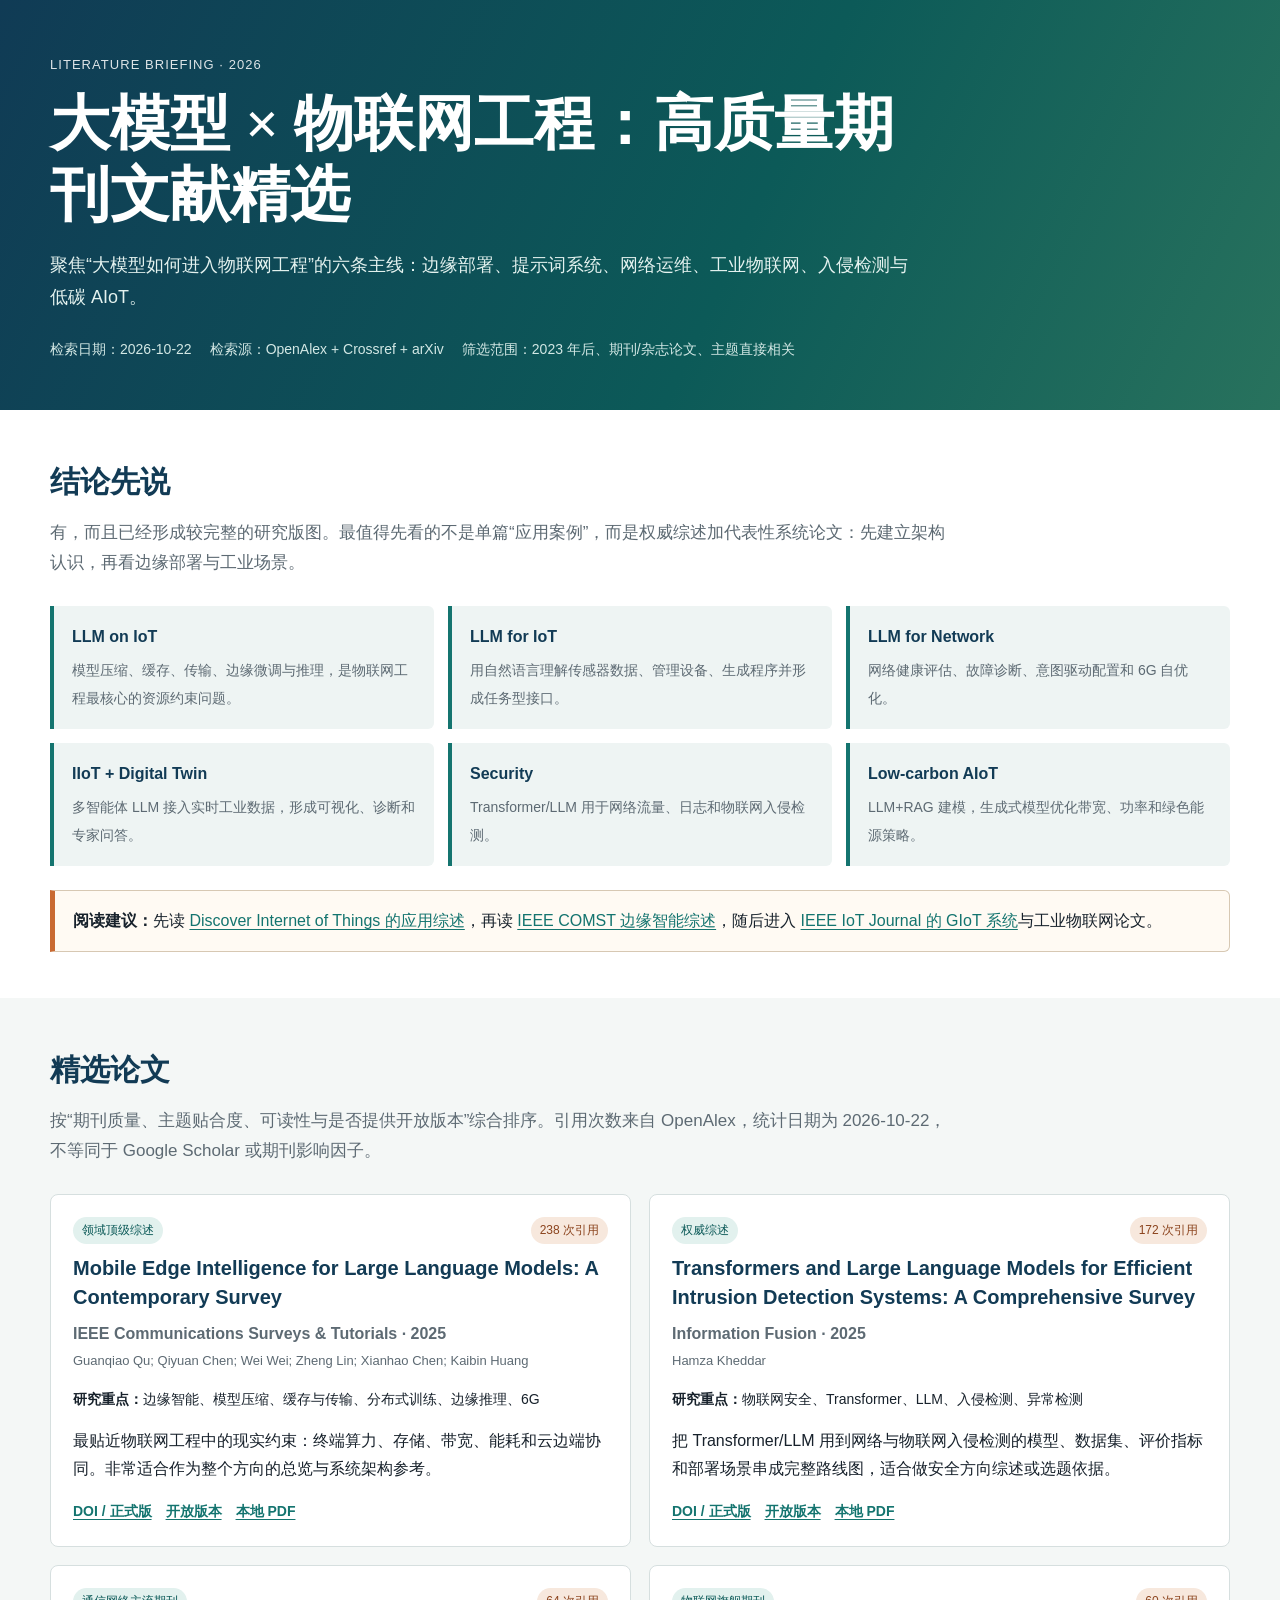
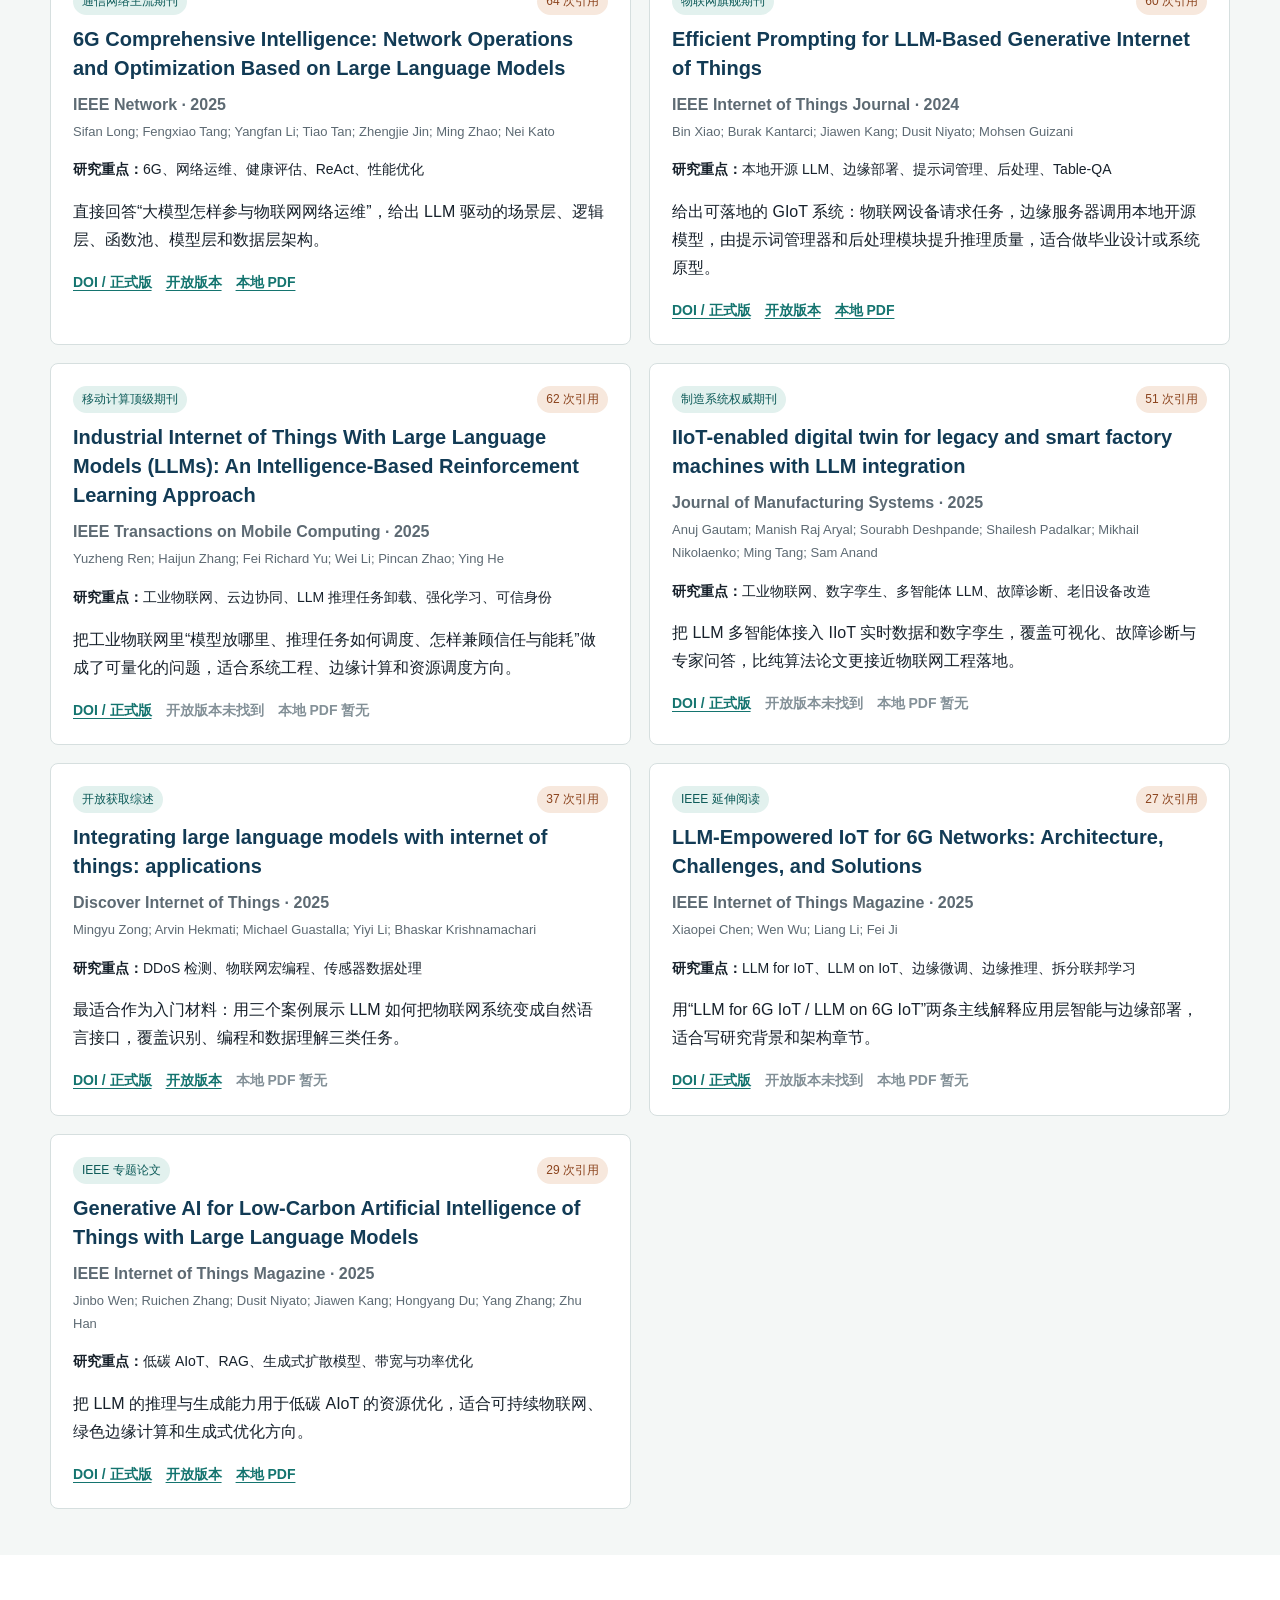
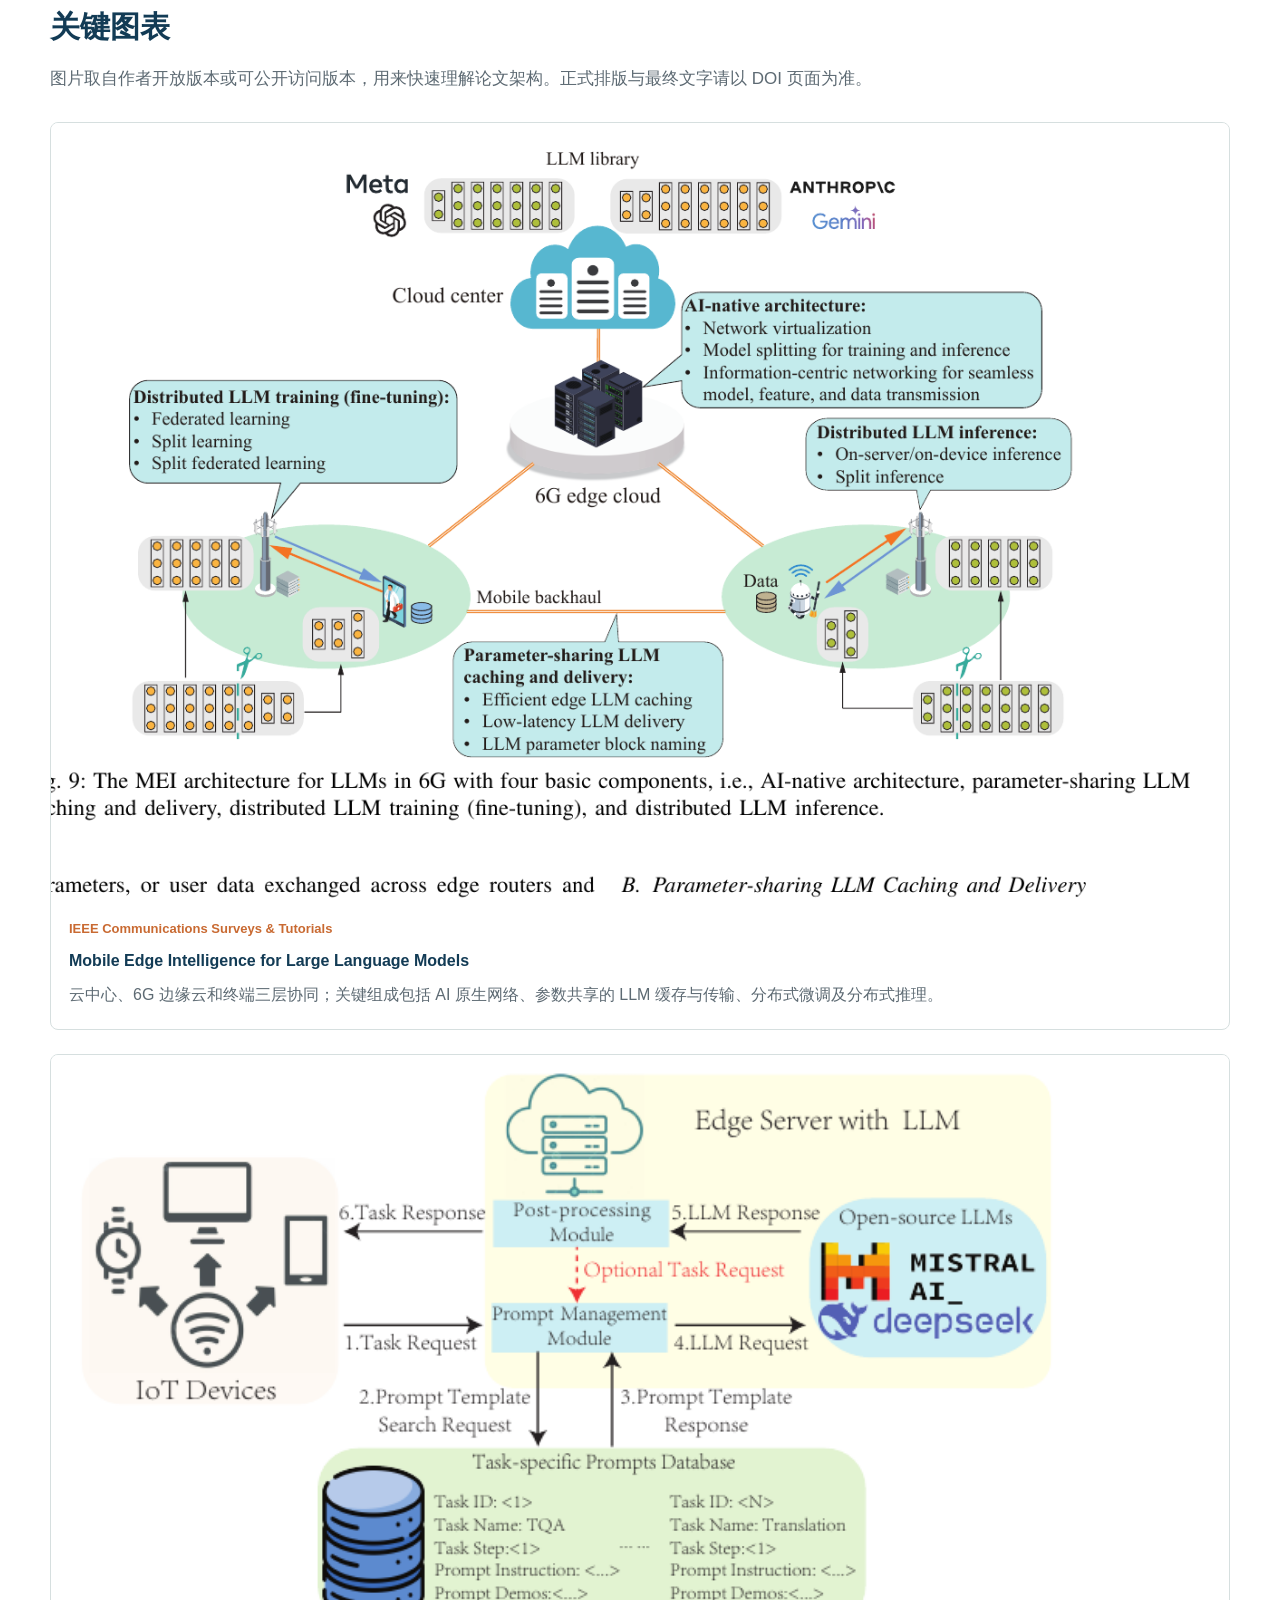
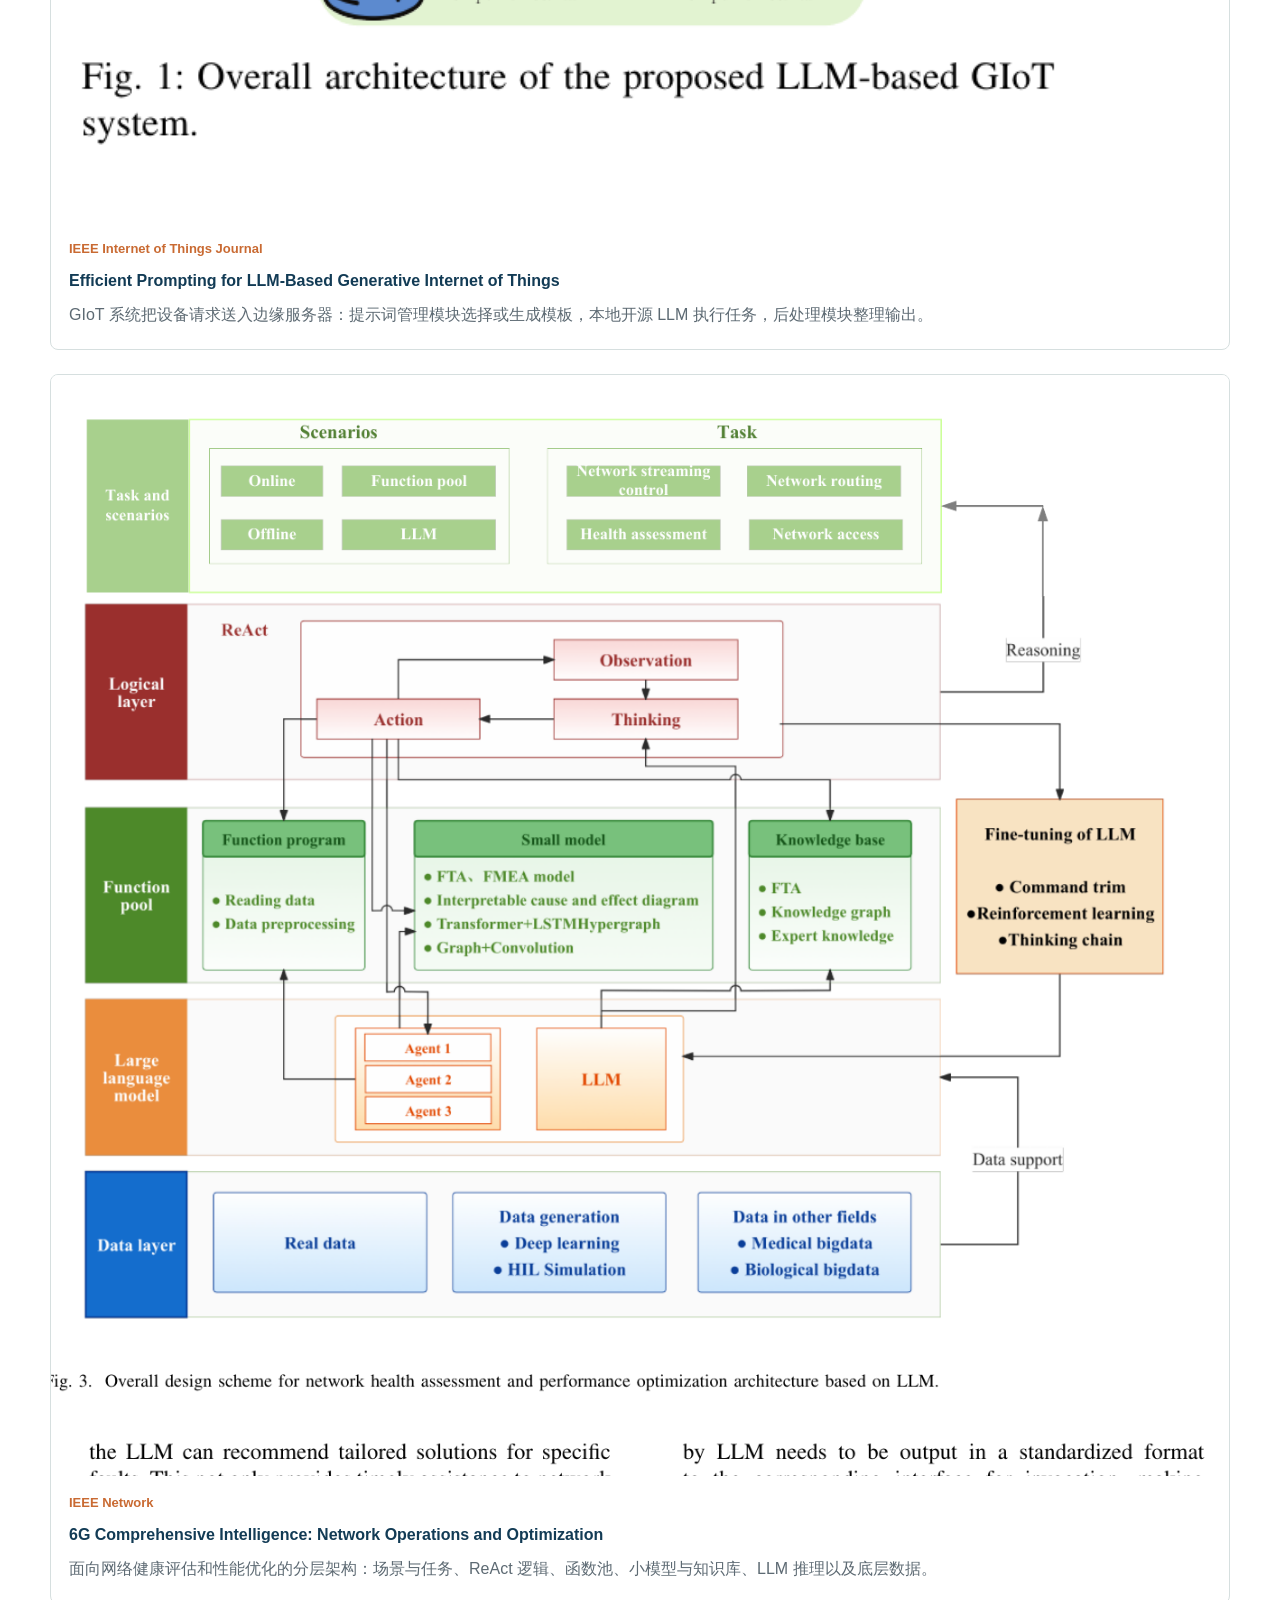
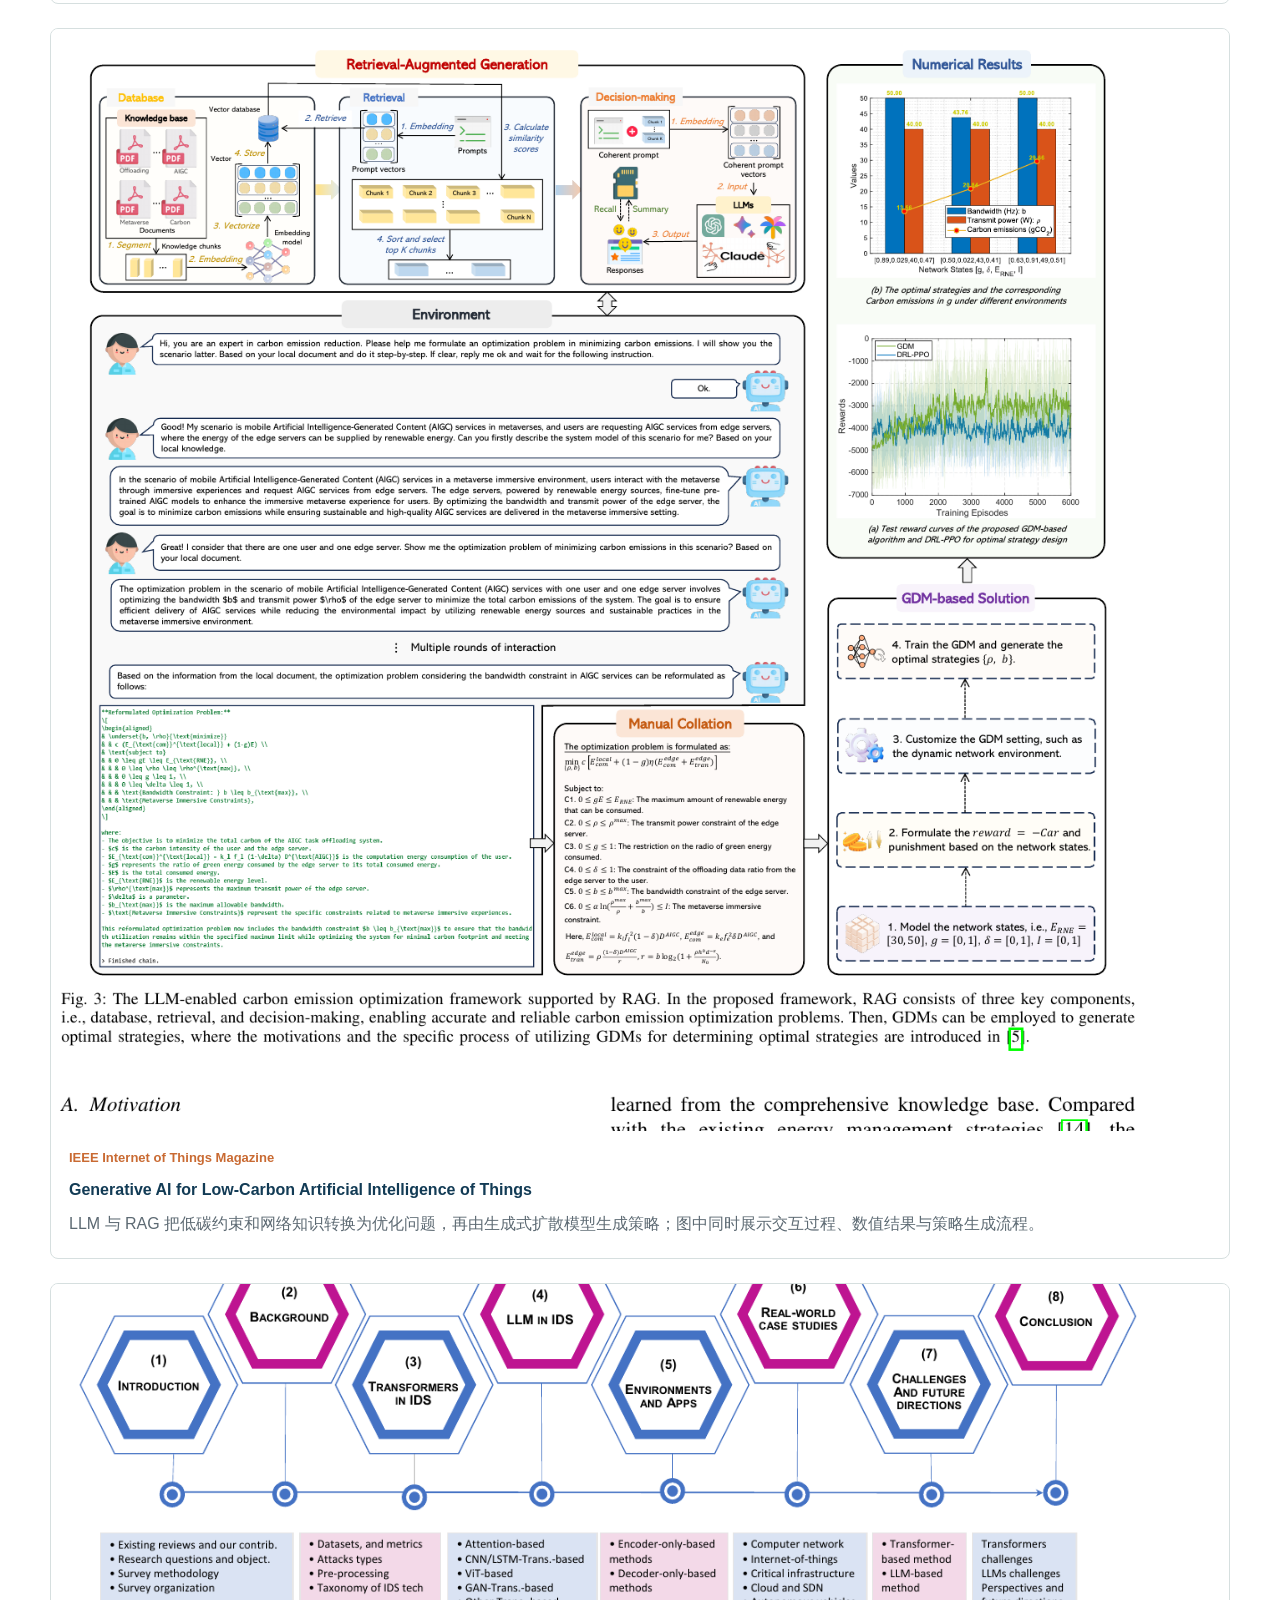
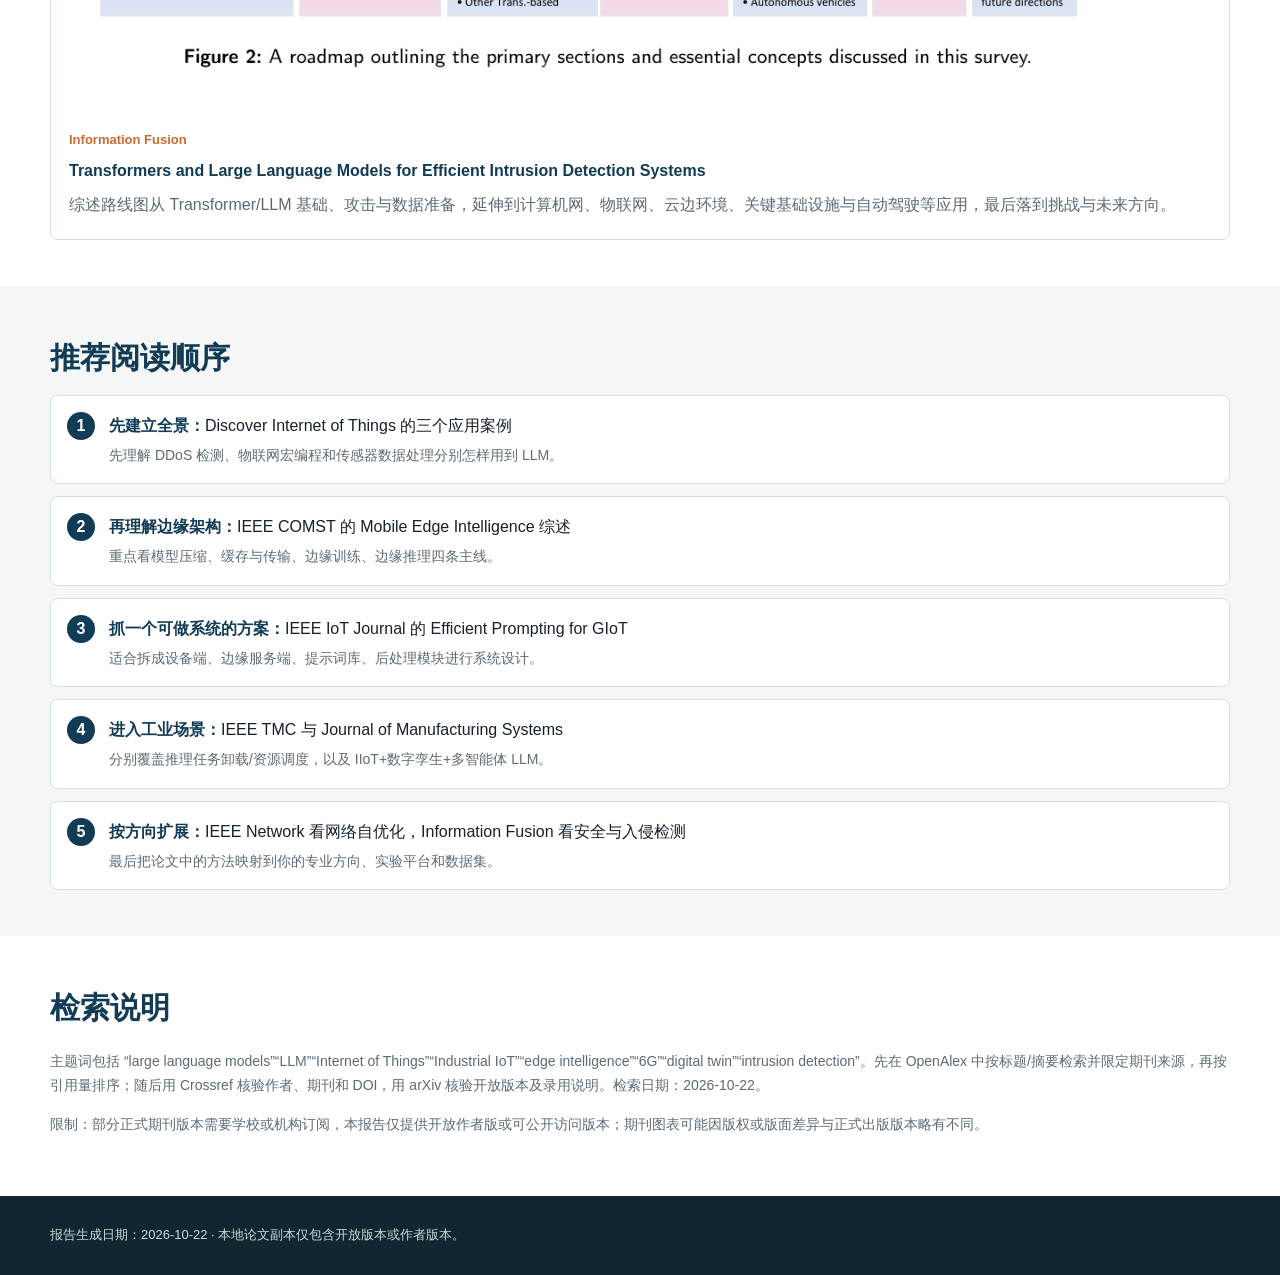
==== index.html @ 7482f77e "Add LLM and IoT literature report" ====
<!doctype html>
<html lang="zh-CN">
<head>
  <meta charset="utf-8">
  <meta name="viewport" content="width=device-width, initial-scale=1">
  <title>大模型 × 物联网工程：高质量期刊文献精选</title>
  <style>
    :root {
      --ink: #17212b;
      --muted: #5d6a73;
      --navy: #123b55;
      --teal: #14746f;
      --orange: #c96a32;
      --paper: #ffffff;
      --wash: #eef4f3;
      --line: #d6dfdf;
    }
    * { box-sizing: border-box; }
    body {
      margin: 0;
      color: var(--ink);
      background: #f4f7f6;
      font-family: "Microsoft YaHei", "PingFang SC", "Segoe UI", sans-serif;
      line-height: 1.75;
    }
    a { color: var(--teal); text-decoration-thickness: 1px; text-underline-offset: 3px; }
    .hero {
      background: linear-gradient(115deg, #103b55 0%, #0c5a58 58%, #28725d 100%);
      color: white;
      padding: 54px 24px 48px;
    }
    .hero-inner, .section-inner { width: min(1180px, calc(100% - 40px)); margin: 0 auto; }
    .eyebrow { margin: 0 0 12px; font-size: 13px; letter-spacing: .08em; text-transform: uppercase; opacity: .86; }
    h1 { margin: 0; max-width: 900px; font-family: Georgia, "Noto Serif SC", serif; font-size: clamp(34px, 5vw, 60px); line-height: 1.18; }
    .dek { max-width: 860px; margin: 20px 0 0; font-size: 18px; color: #e4f2ef; }
    .meta-strip { display: flex; flex-wrap: wrap; gap: 10px 18px; margin-top: 24px; font-size: 14px; color: #d3e8e5; }
    .section { padding: 46px 0; }
    .section.white { background: var(--paper); }
    h2 { margin: 0 0 10px; font-family: Georgia, "Noto Serif SC", serif; font-size: 30px; color: var(--navy); }
    .lede { margin: 0 0 28px; max-width: 900px; color: var(--muted); font-size: 17px; }
    .map {
      display: grid;
      grid-template-columns: repeat(3, minmax(0, 1fr));
      gap: 14px;
    }
    .map-item { background: var(--wash); border-left: 4px solid var(--teal); padding: 17px 18px; border-radius: 0 6px 6px 0; }
    .map-item b { display: block; color: var(--navy); margin-bottom: 5px; }
    .map-item span { color: var(--muted); font-size: 14px; }
    .notice {
      border: 1px solid #d7c8b3;
      border-left: 5px solid var(--orange);
      background: #fffaf3;
      padding: 16px 18px;
      margin: 24px 0 0;
      border-radius: 0 6px 6px 0;
    }
    .papers {
      display: grid;
      grid-template-columns: repeat(2, minmax(0, 1fr));
      gap: 18px;
    }
    .paper-card {
      background: var(--paper);
      border: 1px solid var(--line);
      border-radius: 8px;
      padding: 22px;
    }
    .paper-card h3 { margin: 10px 0 8px; font-size: 20px; line-height: 1.45; color: var(--navy); }
    .paper-top { display: flex; justify-content: space-between; gap: 12px; align-items: center; }
    .tier, .citations { font-size: 12px; border-radius: 999px; padding: 3px 9px; white-space: nowrap; }
    .tier { background: #e2f1ee; color: #0c5a58; }
    .citations { background: #f7e8dd; color: #8b431d; }
    .meta { margin: 0; color: var(--muted); font-weight: 600; }
    .authors { margin: 2px 0 14px; color: var(--muted); font-size: 13px; }
    .focus { font-size: 14px; }
    .links { display: flex; flex-wrap: wrap; gap: 8px 14px; margin-top: 16px; font-size: 14px; font-weight: 700; }
    .muted { color: #849198; }
    .figures { display: grid; gap: 24px; }
    .figure-card { margin: 0; background: var(--paper); border: 1px solid var(--line); border-radius: 8px; overflow: hidden; }
    .figure-card img { display: block; width: 100%; height: auto; background: white; }
    figcaption { padding: 16px 18px 20px; display: grid; gap: 6px; }
    .figure-source { color: var(--orange); font-size: 13px; font-weight: 700; }
    figcaption strong { color: var(--navy); }
    figcaption span:last-child { color: var(--muted); }
    .reading-path { display: grid; gap: 12px; counter-reset: step; }
    .step { position: relative; background: var(--paper); border: 1px solid var(--line); border-radius: 8px; padding: 16px 18px 16px 58px; }
    .step::before {
      counter-increment: step;
      content: counter(step);
      position: absolute;
      left: 16px;
      top: 16px;
      width: 28px;
      height: 28px;
      border-radius: 50%;
      display: grid;
      place-items: center;
      background: var(--navy);
      color: white;
      font-weight: 700;
    }
    .step b { color: var(--navy); }
    .step span { display: block; color: var(--muted); font-size: 14px; margin-top: 3px; }
    .search-note { color: var(--muted); font-size: 14px; }
    footer { background: #112630; color: #c9d8dc; padding: 28px 24px; font-size: 13px; }
    footer div { width: min(1180px, calc(100% - 40px)); margin: 0 auto; }
    @media (max-width: 820px) {
      .papers, .map { grid-template-columns: 1fr; }
      .hero { padding-top: 38px; }
      .dek { font-size: 16px; }
    }
  </style>
</head>
<body>
  <header class="hero">
    <div class="hero-inner">
      <p class="eyebrow">Literature briefing · 2026</p>
      <h1>大模型 × 物联网工程：高质量期刊文献精选</h1>
      <p class="dek">聚焦“大模型如何进入物联网工程”的六条主线：边缘部署、提示词系统、网络运维、工业物联网、入侵检测与低碳 AIoT。</p>
      <div class="meta-strip">
        <span>检索日期：2026-10-22</span>
        <span>检索源：OpenAlex + Crossref + arXiv</span>
        <span>筛选范围：2023 年后、期刊/杂志论文、主题直接相关</span>
      </div>
    </div>
  </header>

  <section class="section white">
    <div class="section-inner">
      <h2>结论先说</h2>
      <p class="lede">有，而且已经形成较完整的研究版图。最值得先看的不是单篇“应用案例”，而是权威综述加代表性系统论文：先建立架构认识，再看边缘部署与工业场景。</p>
      <div class="map">
        <div class="map-item"><b>LLM on IoT</b><span>模型压缩、缓存、传输、边缘微调与推理，是物联网工程最核心的资源约束问题。</span></div>
        <div class="map-item"><b>LLM for IoT</b><span>用自然语言理解传感器数据、管理设备、生成程序并形成任务型接口。</span></div>
        <div class="map-item"><b>LLM for Network</b><span>网络健康评估、故障诊断、意图驱动配置和 6G 自优化。</span></div>
        <div class="map-item"><b>IIoT + Digital Twin</b><span>多智能体 LLM 接入实时工业数据，形成可视化、诊断和专家问答。</span></div>
        <div class="map-item"><b>Security</b><span>Transformer/LLM 用于网络流量、日志和物联网入侵检测。</span></div>
        <div class="map-item"><b>Low-carbon AIoT</b><span>LLM+RAG 建模，生成式模型优化带宽、功率和绿色能源策略。</span></div>
      </div>
      <div class="notice"><b>阅读建议：</b>先读 <a href="#discover">Discover Internet of Things 的应用综述</a>，再读 <a href="#comst">IEEE COMST 边缘智能综述</a>，随后进入 <a href="#jiot">IEEE IoT Journal 的 GIoT 系统</a>与工业物联网论文。</div>
    </div>
  </section>

  <section class="section">
    <div class="section-inner">
      <h2>精选论文</h2>
      <p class="lede">按“期刊质量、主题贴合度、可读性与是否提供开放版本”综合排序。引用次数来自 OpenAlex，统计日期为 2026-10-22，不等同于 Google Scholar 或期刊影响因子。</p>
      <div class="papers">
    <article class="paper-card" id="comst">
      <div class="paper-top">
        <span class="tier">领域顶级综述</span>
        <span class="citations">238 次引用</span>
      </div>
      <h3>Mobile Edge Intelligence for Large Language Models: A Contemporary Survey</h3>
      <p class="meta">IEEE Communications Surveys &amp; Tutorials · 2025</p>
      <p class="authors">Guanqiao Qu; Qiyuan Chen; Wei Wei; Zheng Lin; Xianhao Chen; Kaibin Huang</p>
      <p class="focus"><b>研究重点：</b>边缘智能、模型压缩、缓存与传输、分布式训练、边缘推理、6G</p>
      <p>最贴近物联网工程中的现实约束：终端算力、存储、带宽、能耗和云边端协同。非常适合作为整个方向的总览与系统架构参考。</p>
      <div class="links">
        <a href="https://doi.org/10.1109/comst.2025.3527641">DOI / 正式版</a>
        <a href="https://arxiv.org/abs/2407.18921">开放版本</a>
        <a href="ieee_comst_mobile_edge_llm_survey.pdf">本地 PDF</a>
      </div>
    </article>
    

    <article class="paper-card" id="inffus">
      <div class="paper-top">
        <span class="tier">权威综述</span>
        <span class="citations">172 次引用</span>
      </div>
      <h3>Transformers and Large Language Models for Efficient Intrusion Detection Systems: A Comprehensive Survey</h3>
      <p class="meta">Information Fusion · 2025</p>
      <p class="authors">Hamza Kheddar</p>
      <p class="focus"><b>研究重点：</b>物联网安全、Transformer、LLM、入侵检测、异常检测</p>
      <p>把 Transformer/LLM 用到网络与物联网入侵检测的模型、数据集、评价指标和部署场景串成完整路线图，适合做安全方向综述或选题依据。</p>
      <div class="links">
        <a href="https://doi.org/10.1016/j.inffus.2025.103347">DOI / 正式版</a>
        <a href="https://arxiv.org/abs/2408.07583">开放版本</a>
        <a href="information_fusion_llm_ids_survey.pdf">本地 PDF</a>
      </div>
    </article>
    

    <article class="paper-card" id="mnet">
      <div class="paper-top">
        <span class="tier">通信网络主流期刊</span>
        <span class="citations">64 次引用</span>
      </div>
      <h3>6G Comprehensive Intelligence: Network Operations and Optimization Based on Large Language Models</h3>
      <p class="meta">IEEE Network · 2025</p>
      <p class="authors">Sifan Long; Fengxiao Tang; Yangfan Li; Tiao Tan; Zhengjie Jin; Ming Zhao; Nei Kato</p>
      <p class="focus"><b>研究重点：</b>6G、网络运维、健康评估、ReAct、性能优化</p>
      <p>直接回答“大模型怎样参与物联网网络运维”，给出 LLM 驱动的场景层、逻辑层、函数池、模型层和数据层架构。</p>
      <div class="links">
        <a href="https://doi.org/10.1109/mnet.2024.3470774">DOI / 正式版</a>
        <a href="https://arxiv.org/abs/2404.18373">开放版本</a>
        <a href="ieee_network_6g_llm_operations.pdf">本地 PDF</a>
      </div>
    </article>
    

    <article class="paper-card" id="jiot">
      <div class="paper-top">
        <span class="tier">物联网旗舰期刊</span>
        <span class="citations">60 次引用</span>
      </div>
      <h3>Efficient Prompting for LLM-Based Generative Internet of Things</h3>
      <p class="meta">IEEE Internet of Things Journal · 2024</p>
      <p class="authors">Bin Xiao; Burak Kantarci; Jiawen Kang; Dusit Niyato; Mohsen Guizani</p>
      <p class="focus"><b>研究重点：</b>本地开源 LLM、边缘部署、提示词管理、后处理、Table-QA</p>
      <p>给出可落地的 GIoT 系统：物联网设备请求任务，边缘服务器调用本地开源模型，由提示词管理器和后处理模块提升推理质量，适合做毕业设计或系统原型。</p>
      <div class="links">
        <a href="https://doi.org/10.1109/jiot.2024.3470210">DOI / 正式版</a>
        <a href="https://arxiv.org/abs/2406.10382">开放版本</a>
        <a href="ieee_iotj_efficient_prompting_giot.pdf">本地 PDF</a>
      </div>
    </article>
    

    <article class="paper-card" id="tmc">
      <div class="paper-top">
        <span class="tier">移动计算顶级期刊</span>
        <span class="citations">62 次引用</span>
      </div>
      <h3>Industrial Internet of Things With Large Language Models (LLMs): An Intelligence-Based Reinforcement Learning Approach</h3>
      <p class="meta">IEEE Transactions on Mobile Computing · 2025</p>
      <p class="authors">Yuzheng Ren; Haijun Zhang; Fei Richard Yu; Wei Li; Pincan Zhao; Ying He</p>
      <p class="focus"><b>研究重点：</b>工业物联网、云边协同、LLM 推理任务卸载、强化学习、可信身份</p>
      <p>把工业物联网里“模型放哪里、推理任务如何调度、怎样兼顾信任与能耗”做成了可量化的问题，适合系统工程、边缘计算和资源调度方向。</p>
      <div class="links">
        <a href="https://doi.org/10.1109/tmc.2024.3522130">DOI / 正式版</a>
        <span class="muted">开放版本未找到</span>
        <span class="muted">本地 PDF 暂无</span>
      </div>
    </article>
    

    <article class="paper-card" id="jms">
      <div class="paper-top">
        <span class="tier">制造系统权威期刊</span>
        <span class="citations">51 次引用</span>
      </div>
      <h3>IIoT-enabled digital twin for legacy and smart factory machines with LLM integration</h3>
      <p class="meta">Journal of Manufacturing Systems · 2025</p>
      <p class="authors">Anuj Gautam; Manish Raj Aryal; Sourabh Deshpande; Shailesh Padalkar; Mikhail Nikolaenko; Ming Tang; Sam Anand</p>
      <p class="focus"><b>研究重点：</b>工业物联网、数字孪生、多智能体 LLM、故障诊断、老旧设备改造</p>
      <p>把 LLM 多智能体接入 IIoT 实时数据和数字孪生，覆盖可视化、故障诊断与专家问答，比纯算法论文更接近物联网工程落地。</p>
      <div class="links">
        <a href="https://doi.org/10.1016/j.jmsy.2025.03.022">DOI / 正式版</a>
        <span class="muted">开放版本未找到</span>
        <span class="muted">本地 PDF 暂无</span>
      </div>
    </article>
    

    <article class="paper-card" id="discover">
      <div class="paper-top">
        <span class="tier">开放获取综述</span>
        <span class="citations">37 次引用</span>
      </div>
      <h3>Integrating large language models with internet of things: applications</h3>
      <p class="meta">Discover Internet of Things · 2025</p>
      <p class="authors">Mingyu Zong; Arvin Hekmati; Michael Guastalla; Yiyi Li; Bhaskar Krishnamachari</p>
      <p class="focus"><b>研究重点：</b>DDoS 检测、物联网宏编程、传感器数据处理</p>
      <p>最适合作为入门材料：用三个案例展示 LLM 如何把物联网系统变成自然语言接口，覆盖识别、编程和数据理解三类任务。</p>
      <div class="links">
        <a href="https://doi.org/10.1007/s43926-024-00083-4">DOI / 正式版</a>
        <a href="https://link.springer.com/article/10.1007/s43926-024-00083-4">开放版本</a>
        <span class="muted">本地 PDF 暂无</span>
      </div>
    </article>
    

    <article class="paper-card" id="iotm">
      <div class="paper-top">
        <span class="tier">IEEE 延伸阅读</span>
        <span class="citations">27 次引用</span>
      </div>
      <h3>LLM-Empowered IoT for 6G Networks: Architecture, Challenges, and Solutions</h3>
      <p class="meta">IEEE Internet of Things Magazine · 2025</p>
      <p class="authors">Xiaopei Chen; Wen Wu; Liang Li; Fei Ji</p>
      <p class="focus"><b>研究重点：</b>LLM for IoT、LLM on IoT、边缘微调、边缘推理、拆分联邦学习</p>
      <p>用“LLM for 6G IoT / LLM on 6G IoT”两条主线解释应用层智能与边缘部署，适合写研究背景和架构章节。</p>
      <div class="links">
        <a href="https://doi.org/10.1109/miot.2025.3582641">DOI / 正式版</a>
        <span class="muted">开放版本未找到</span>
        <span class="muted">本地 PDF 暂无</span>
      </div>
    </article>
    

    <article class="paper-card" id="low-carbon">
      <div class="paper-top">
        <span class="tier">IEEE 专题论文</span>
        <span class="citations">29 次引用</span>
      </div>
      <h3>Generative AI for Low-Carbon Artificial Intelligence of Things with Large Language Models</h3>
      <p class="meta">IEEE Internet of Things Magazine · 2025</p>
      <p class="authors">Jinbo Wen; Ruichen Zhang; Dusit Niyato; Jiawen Kang; Hongyang Du; Yang Zhang; Zhu Han</p>
      <p class="focus"><b>研究重点：</b>低碳 AIoT、RAG、生成式扩散模型、带宽与功率优化</p>
      <p>把 LLM 的推理与生成能力用于低碳 AIoT 的资源优化，适合可持续物联网、绿色边缘计算和生成式优化方向。</p>
      <div class="links">
        <a href="https://doi.org/10.1109/iotm.001.2400074">DOI / 正式版</a>
        <a href="https://arxiv.org/abs/2404.18077">开放版本</a>
        <a href="ieee_iotm_low_carbon_aiot.pdf">本地 PDF</a>
      </div>
    </article>
    </div>
    </div>
  </section>

  <section class="section white">
    <div class="section-inner">
      <h2>关键图表</h2>
      <p class="lede">图片取自作者开放版本或可公开访问版本，用来快速理解论文架构。正式排版与最终文字请以 DOI 页面为准。</p>
      <div class="figures">
    <figure class="figure-card">
      <img src="comst-edge-llm-architecture.png" alt="Mobile Edge Intelligence for Large Language Models 插图">
      <figcaption>
        <span class="figure-source">IEEE Communications Surveys &amp; Tutorials</span>
        <strong>Mobile Edge Intelligence for Large Language Models</strong>
        <span>云中心、6G 边缘云和终端三层协同；关键组成包括 AI 原生网络、参数共享的 LLM 缓存与传输、分布式微调及分布式推理。</span>
      </figcaption>
    </figure>
    

    <figure class="figure-card">
      <img src="jiot-giot-architecture.png" alt="Efficient Prompting for LLM-Based Generative Internet of Things 插图">
      <figcaption>
        <span class="figure-source">IEEE Internet of Things Journal</span>
        <strong>Efficient Prompting for LLM-Based Generative Internet of Things</strong>
        <span>GIoT 系统把设备请求送入边缘服务器：提示词管理模块选择或生成模板，本地开源 LLM 执行任务，后处理模块整理输出。</span>
      </figcaption>
    </figure>
    

    <figure class="figure-card">
      <img src="mnet-network-intelligence.png" alt="6G Comprehensive Intelligence: Network Operations and Optimization 插图">
      <figcaption>
        <span class="figure-source">IEEE Network</span>
        <strong>6G Comprehensive Intelligence: Network Operations and Optimization</strong>
        <span>面向网络健康评估和性能优化的分层架构：场景与任务、ReAct 逻辑、函数池、小模型与知识库、LLM 推理以及底层数据。</span>
      </figcaption>
    </figure>
    

    <figure class="figure-card">
      <img src="iotm-low-carbon-aiot.png" alt="Generative AI for Low-Carbon Artificial Intelligence of Things 插图">
      <figcaption>
        <span class="figure-source">IEEE Internet of Things Magazine</span>
        <strong>Generative AI for Low-Carbon Artificial Intelligence of Things</strong>
        <span>LLM 与 RAG 把低碳约束和网络知识转换为优化问题，再由生成式扩散模型生成策略；图中同时展示交互过程、数值结果与策略生成流程。</span>
      </figcaption>
    </figure>
    

    <figure class="figure-card">
      <img src="inffus-roadmap.png" alt="Transformers and Large Language Models for Efficient Intrusion Detection Systems 插图">
      <figcaption>
        <span class="figure-source">Information Fusion</span>
        <strong>Transformers and Large Language Models for Efficient Intrusion Detection Systems</strong>
        <span>综述路线图从 Transformer/LLM 基础、攻击与数据准备，延伸到计算机网、物联网、云边环境、关键基础设施与自动驾驶等应用，最后落到挑战与未来方向。</span>
      </figcaption>
    </figure>
    </div>
    </div>
  </section>

  <section class="section">
    <div class="section-inner">
      <h2>推荐阅读顺序</h2>
      <div class="reading-path">
        <div class="step"><b>先建立全景：</b>Discover Internet of Things 的三个应用案例<span>先理解 DDoS 检测、物联网宏编程和传感器数据处理分别怎样用到 LLM。</span></div>
        <div class="step"><b>再理解边缘架构：</b>IEEE COMST 的 Mobile Edge Intelligence 综述<span>重点看模型压缩、缓存与传输、边缘训练、边缘推理四条主线。</span></div>
        <div class="step"><b>抓一个可做系统的方案：</b>IEEE IoT Journal 的 Efficient Prompting for GIoT<span>适合拆成设备端、边缘服务端、提示词库、后处理模块进行系统设计。</span></div>
        <div class="step"><b>进入工业场景：</b>IEEE TMC 与 Journal of Manufacturing Systems<span>分别覆盖推理任务卸载/资源调度，以及 IIoT+数字孪生+多智能体 LLM。</span></div>
        <div class="step"><b>按方向扩展：</b>IEEE Network 看网络自优化，Information Fusion 看安全与入侵检测<span>最后把论文中的方法映射到你的专业方向、实验平台和数据集。</span></div>
      </div>
    </div>
  </section>

  <section class="section white">
    <div class="section-inner">
      <h2>检索说明</h2>
      <p class="search-note">主题词包括 “large language models”“LLM”“Internet of Things”“Industrial IoT”“edge intelligence”“6G”“digital twin”“intrusion detection”。先在 OpenAlex 中按标题/摘要检索并限定期刊来源，再按引用量排序；随后用 Crossref 核验作者、期刊和 DOI，用 arXiv 核验开放版本及录用说明。检索日期：2026-10-22。</p>
      <p class="search-note">限制：部分正式期刊版本需要学校或机构订阅，本报告仅提供开放作者版或可公开访问版本；期刊图表可能因版权或版面差异与正式出版版本略有不同。</p>
    </div>
  </section>

  <footer><div>报告生成日期：2026-10-22 · 本地论文副本仅包含开放版本或作者版本。</div></footer>
</body>
</html>
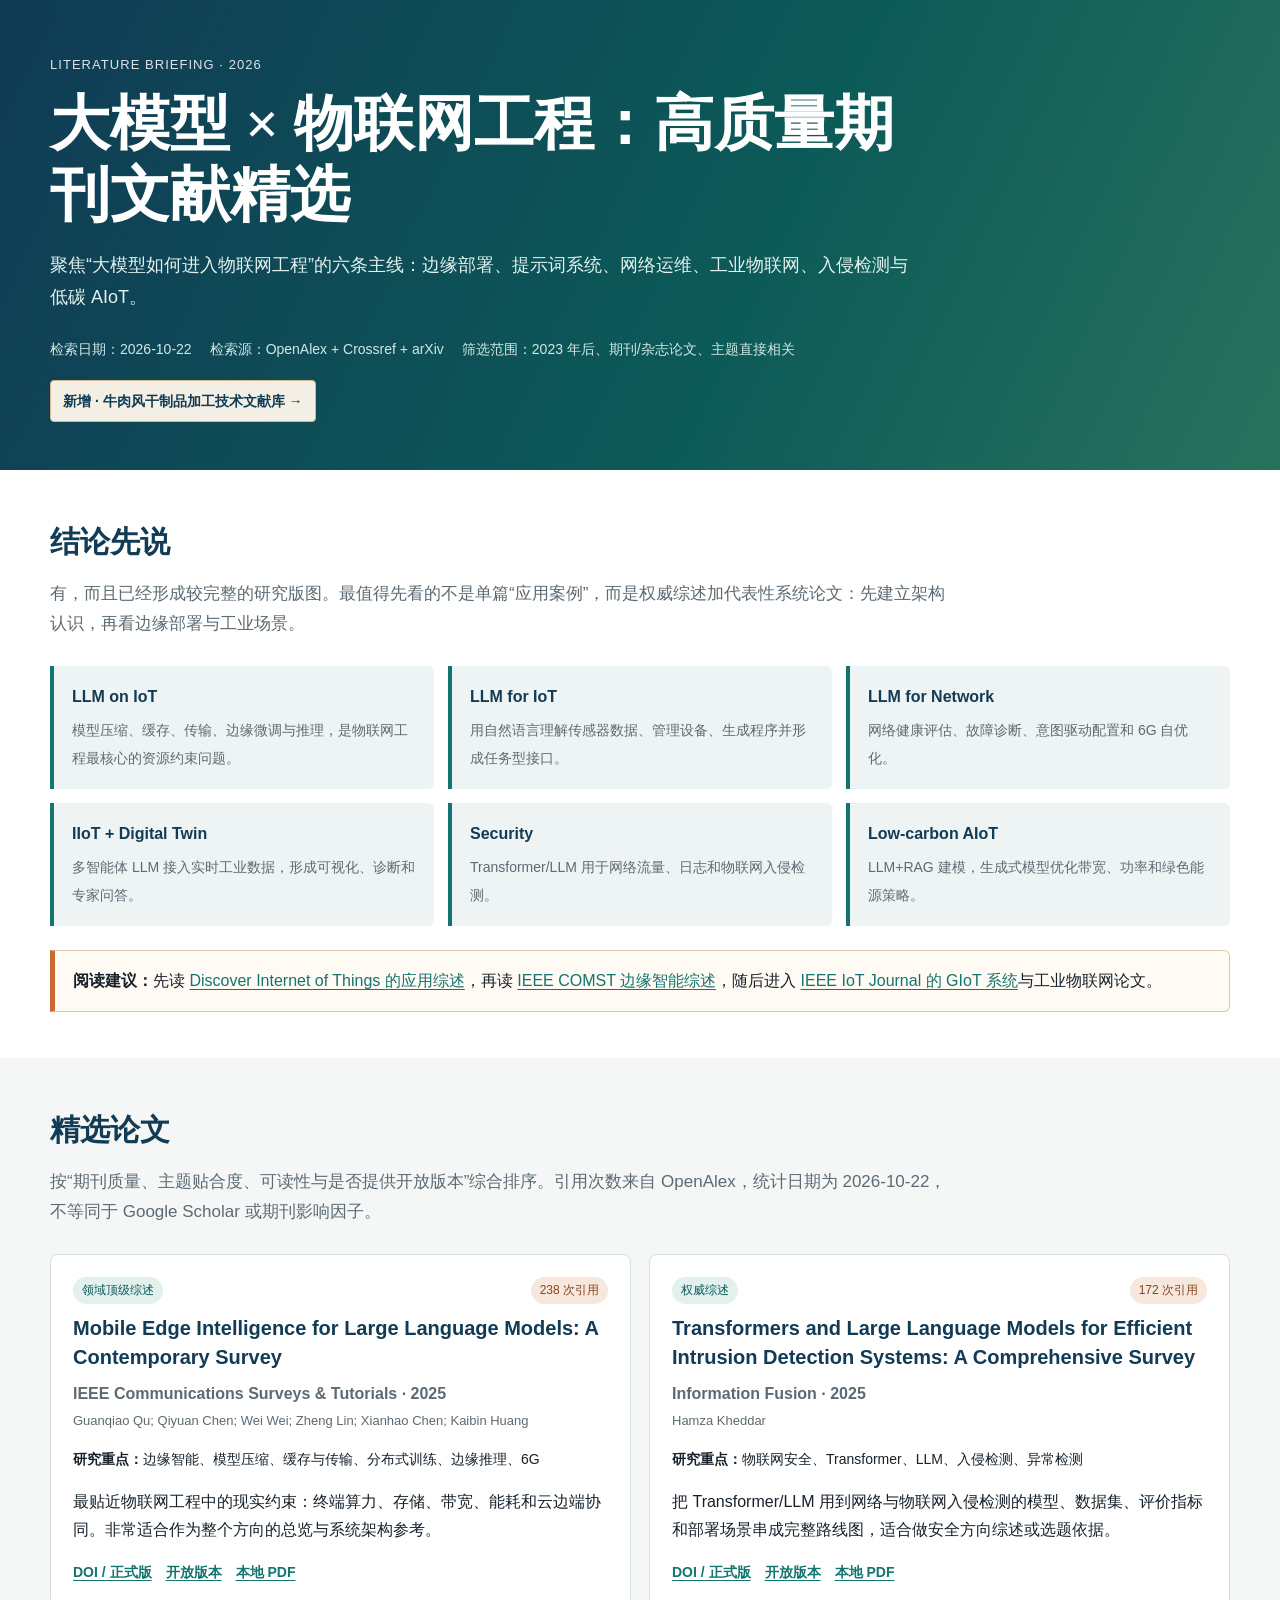
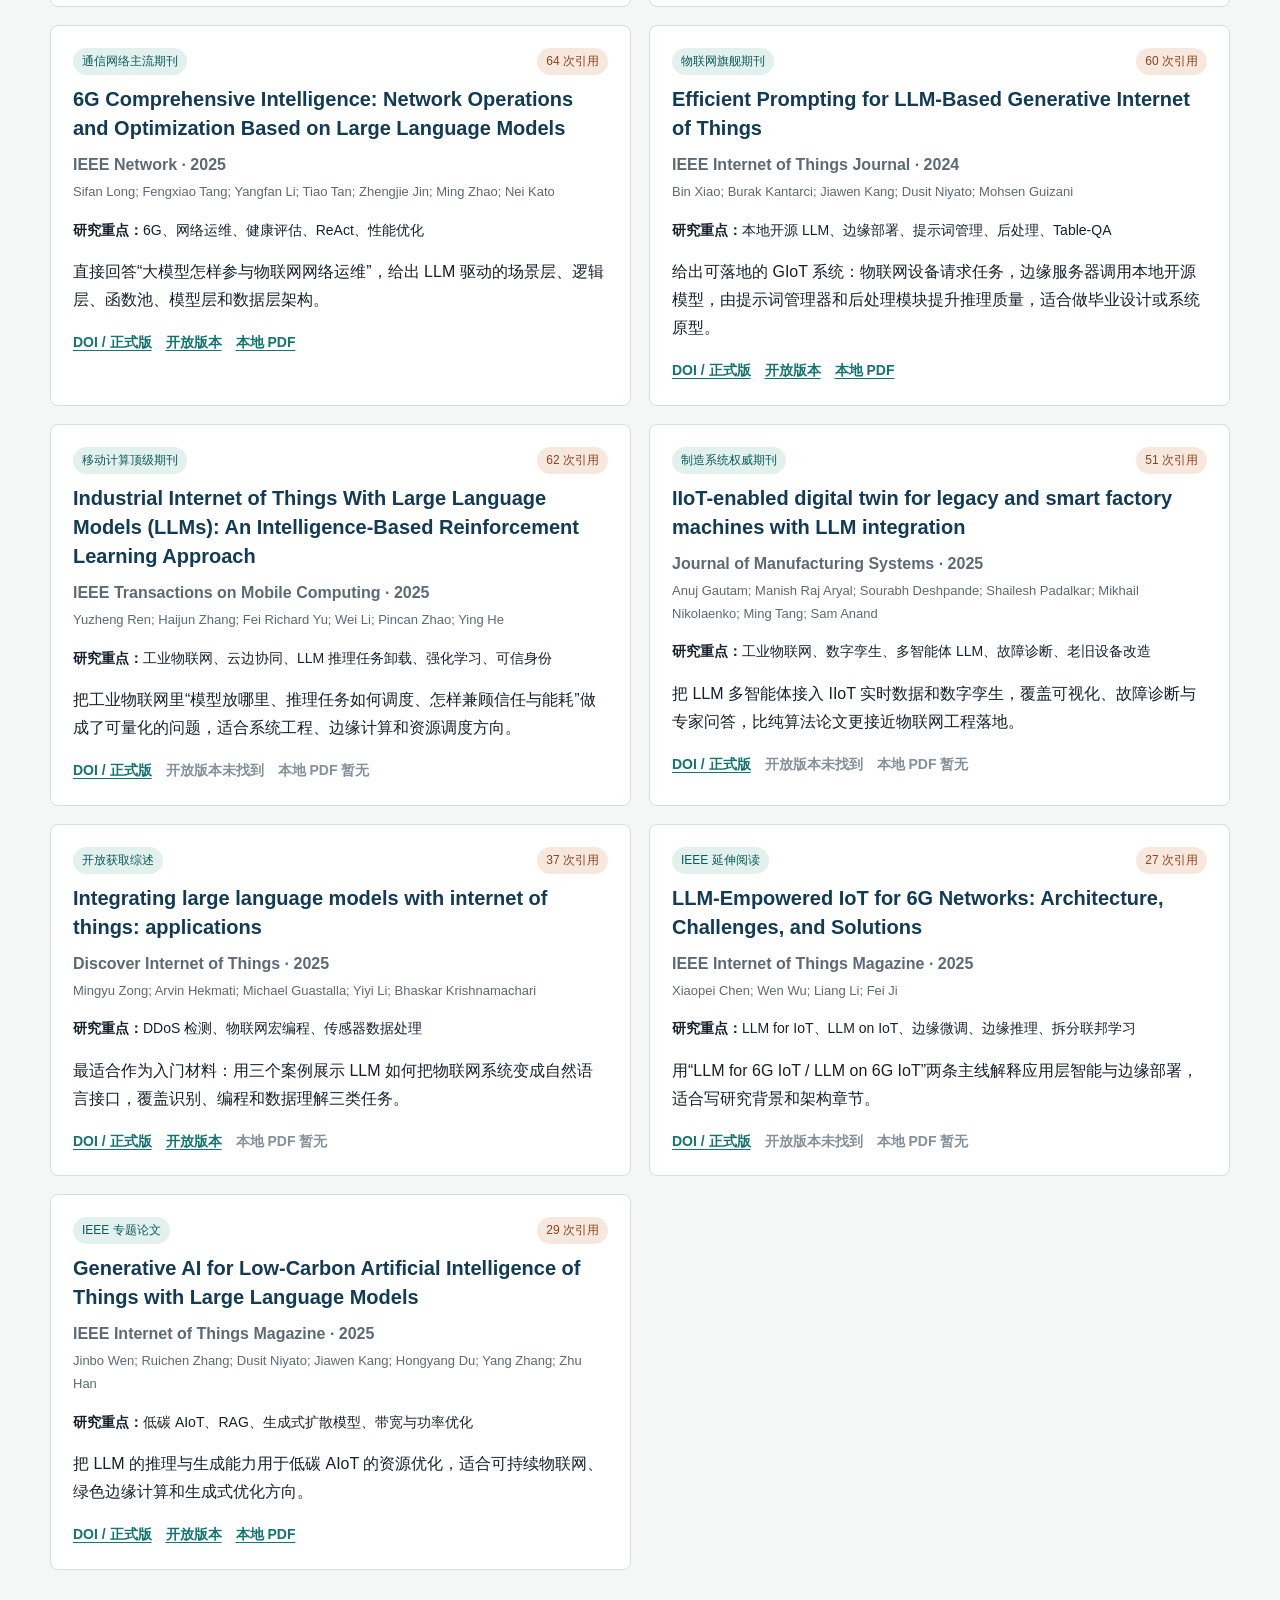
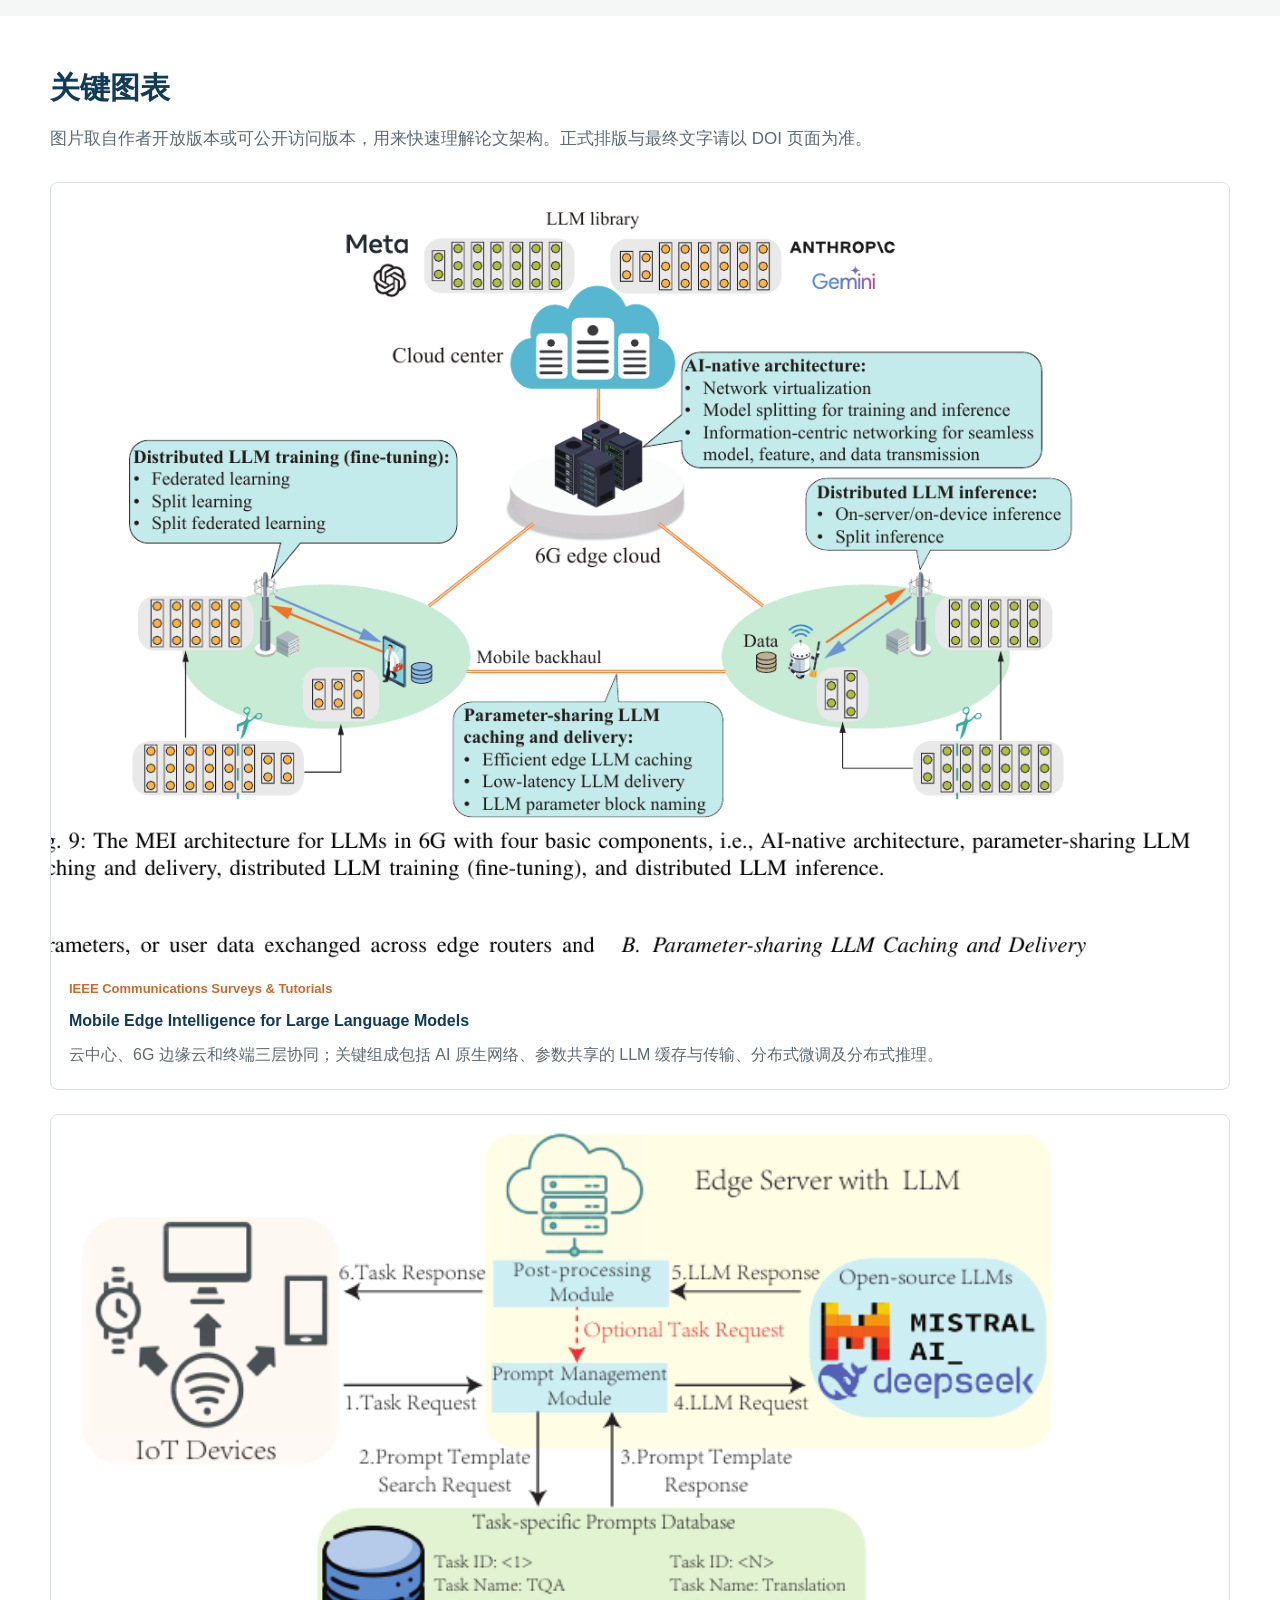
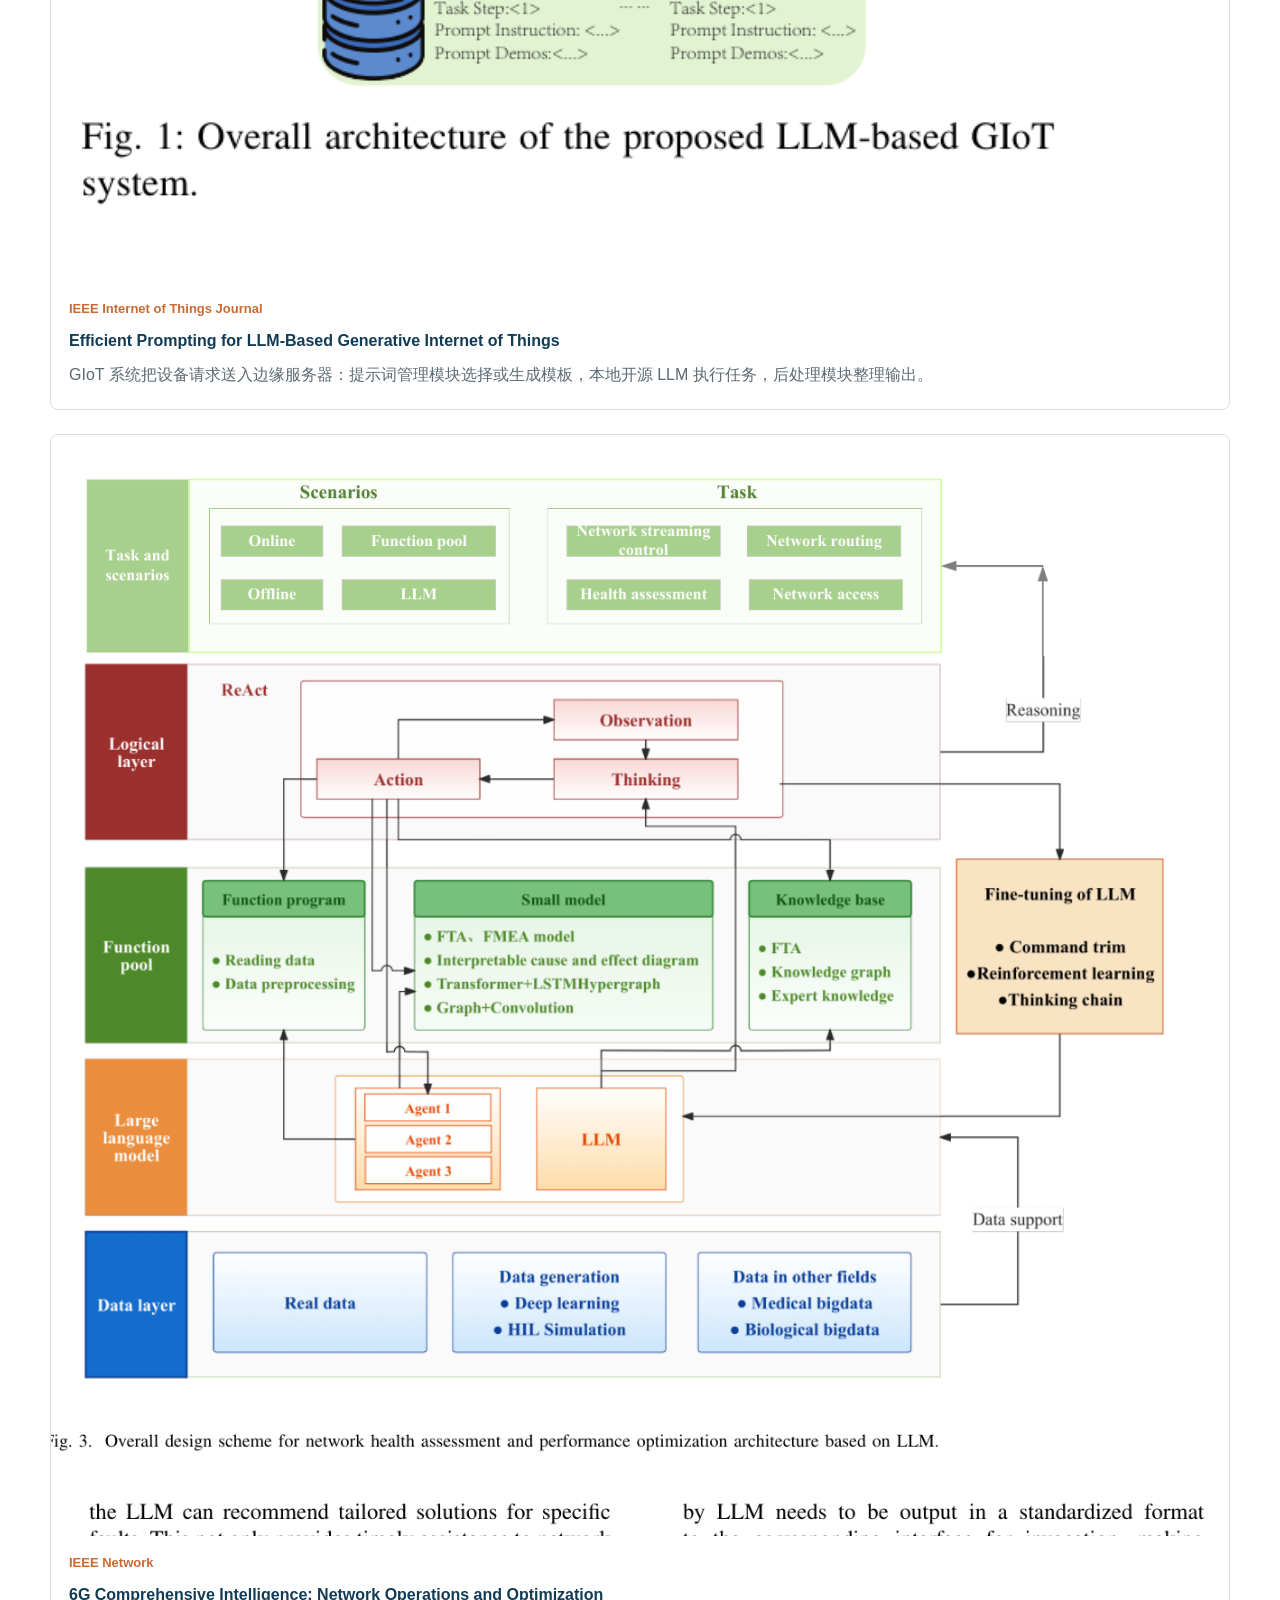
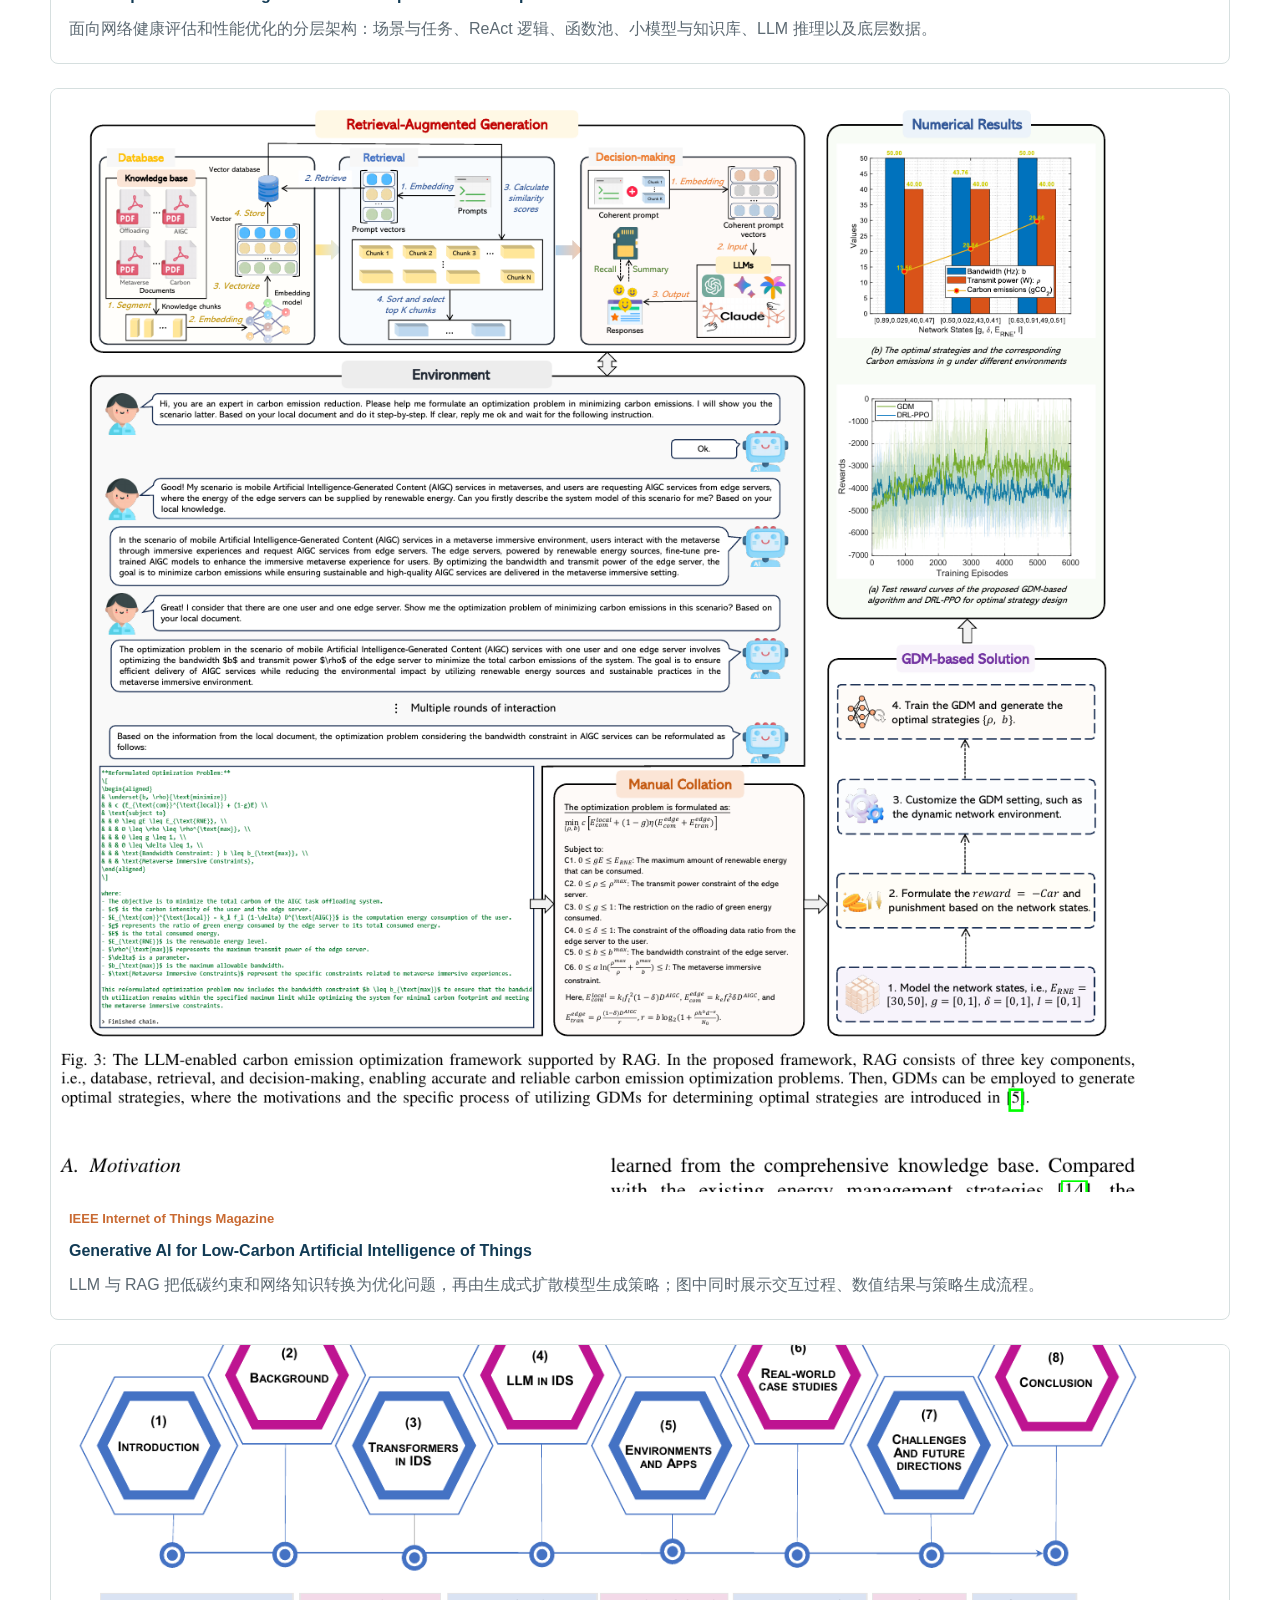
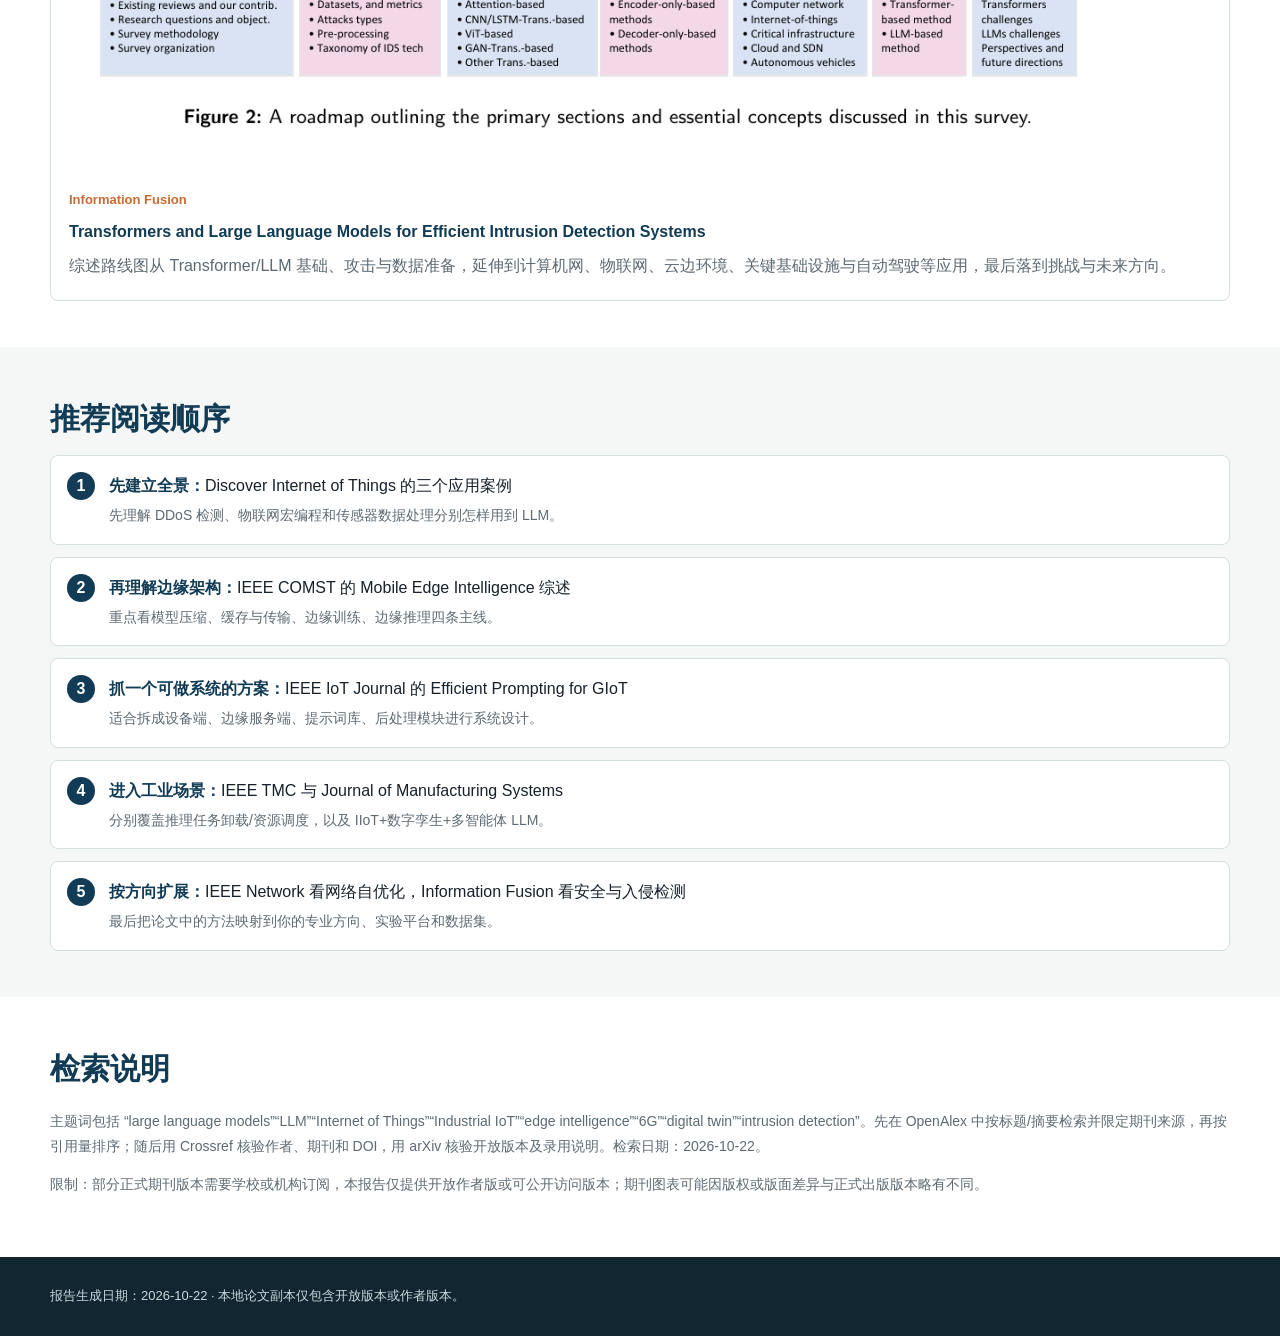
==== commit 5d30ea89: "Add beef jerky processing literature index" ====
--- a/index.html
+++ b/index.html
@@ -34,6 +34,8 @@
     h1 { margin: 0; max-width: 900px; font-family: Georgia, "Noto Serif SC", serif; font-size: clamp(34px, 5vw, 60px); line-height: 1.18; }
     .dek { max-width: 860px; margin: 20px 0 0; font-size: 18px; color: #e4f2ef; }
     .meta-strip { display: flex; flex-wrap: wrap; gap: 10px 18px; margin-top: 24px; font-size: 14px; color: #d3e8e5; }
+    .cross-link { display: inline-flex; align-items: center; gap: 6px; margin-top: 18px; padding: 8px 12px; color: #103b55; background: #f4efe4; border: 1px solid #d3b88e; border-radius: 4px; font-size: 14px; font-weight: 700; text-decoration: none; }
+    .cross-link:hover { background: #fff; }
     .section { padding: 46px 0; }
     .section.white { background: var(--paper); }
     h2 { margin: 0 0 10px; font-family: Georgia, "Noto Serif SC", serif; font-size: 30px; color: var(--navy); }
@@ -122,6 +124,7 @@
         <span>检索源：OpenAlex + Crossref + arXiv</span>
         <span>筛选范围：2023 年后、期刊/杂志论文、主题直接相关</span>
       </div>
+      <a class="cross-link" href="beef-jerky-literature/">新增 · 牛肉风干制品加工技术文献库 →</a>
     </div>
   </header>
 
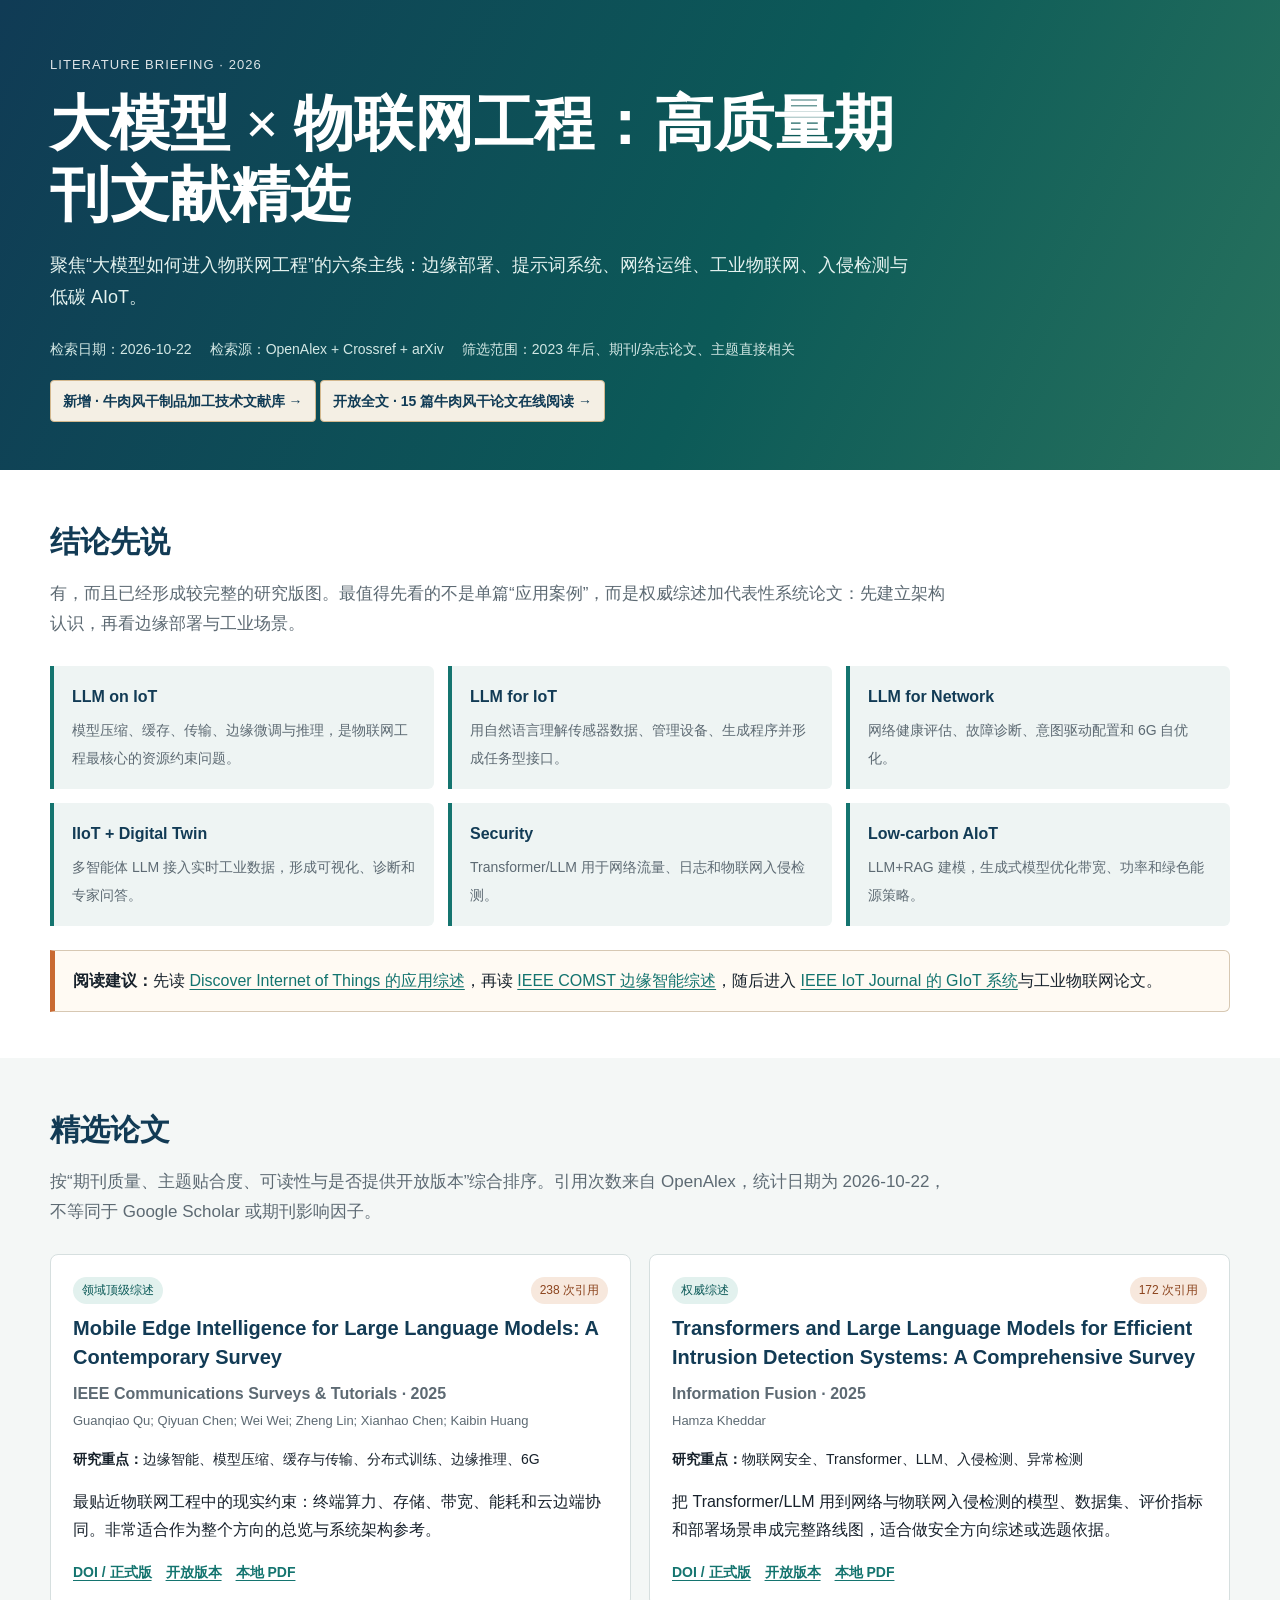
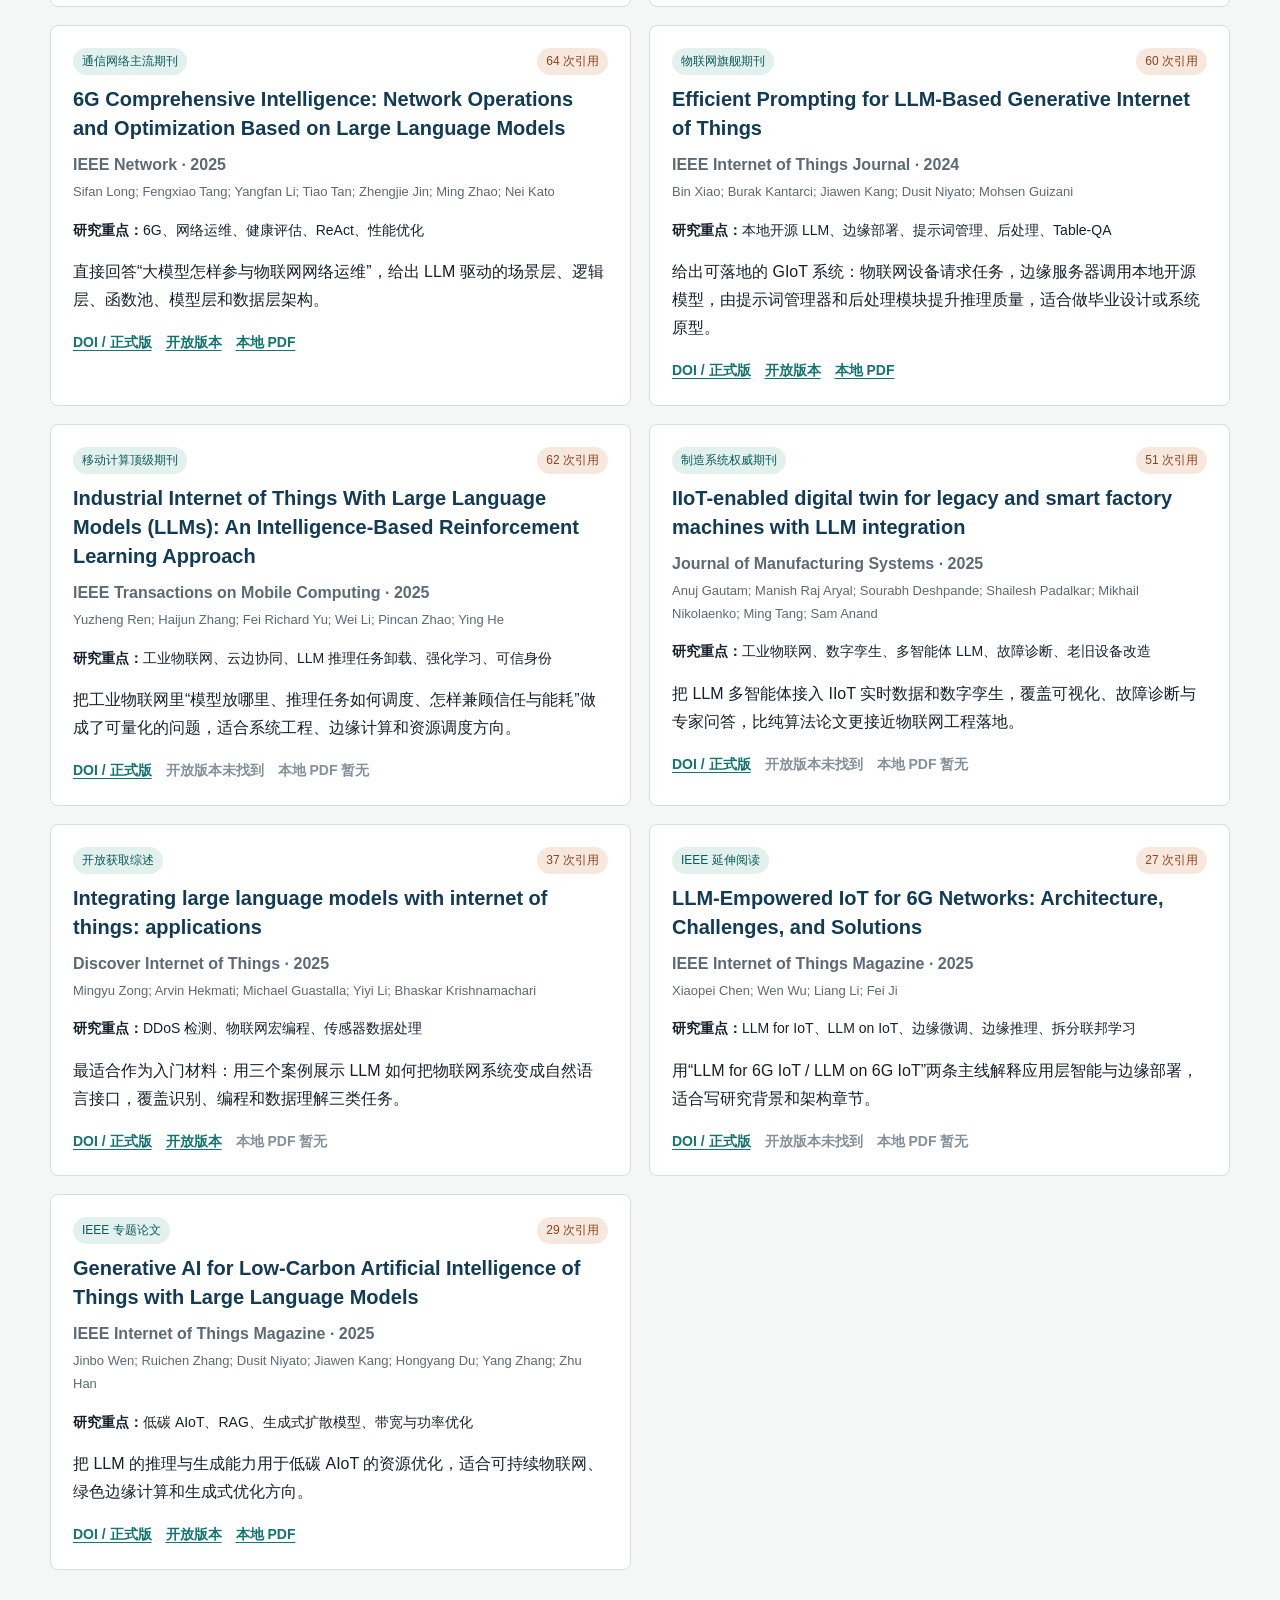
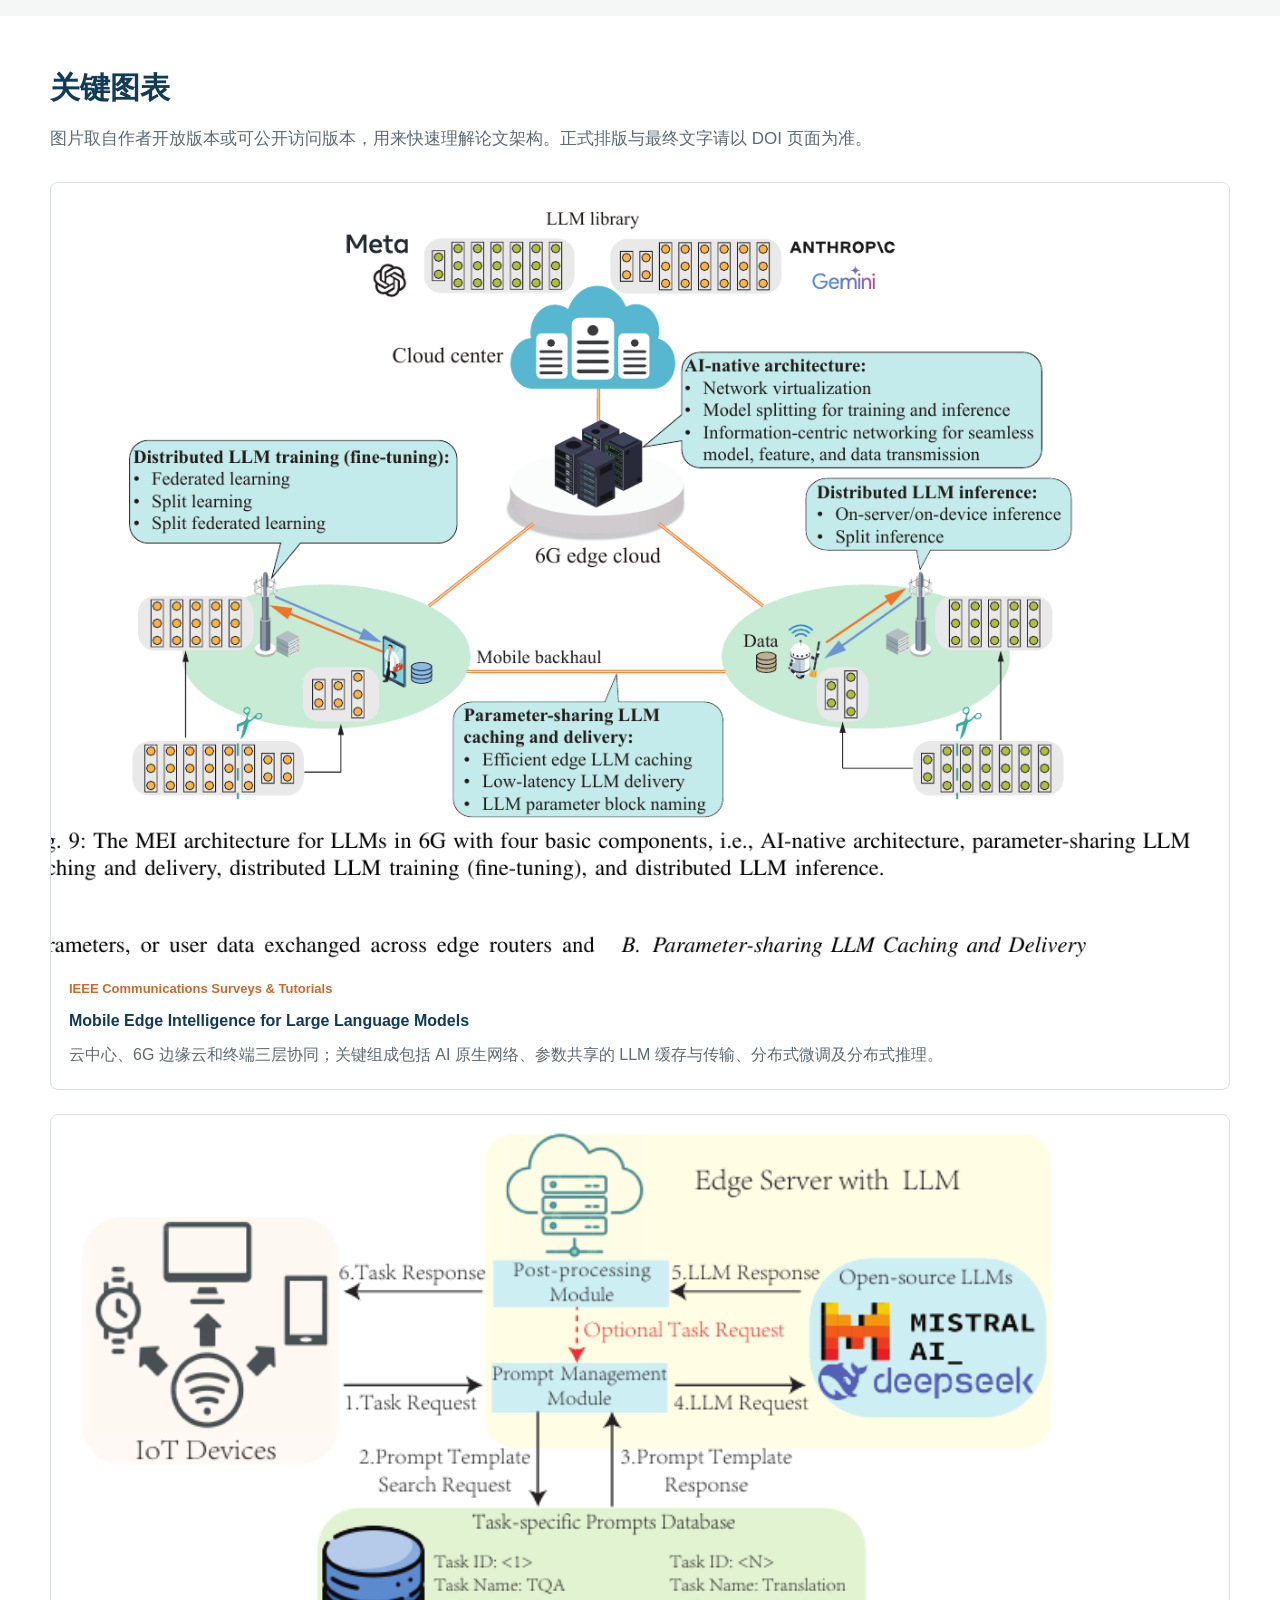
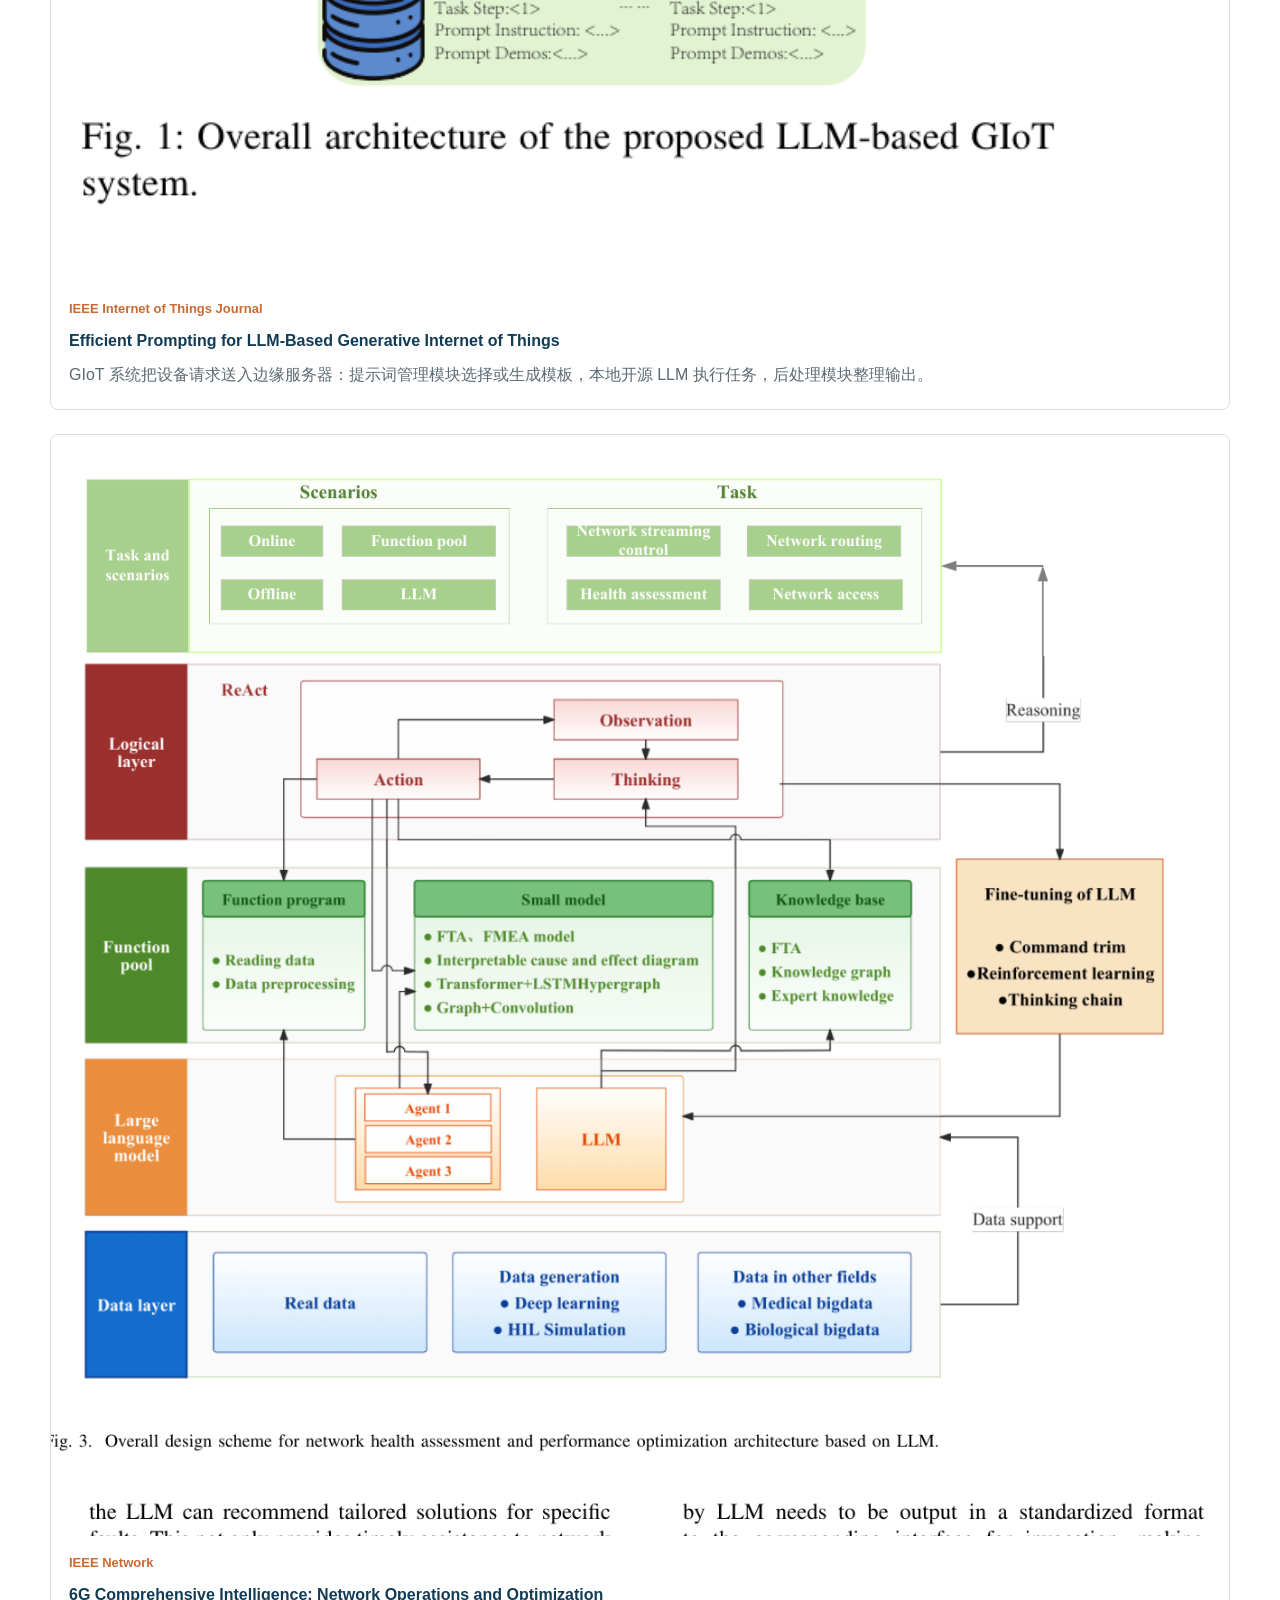
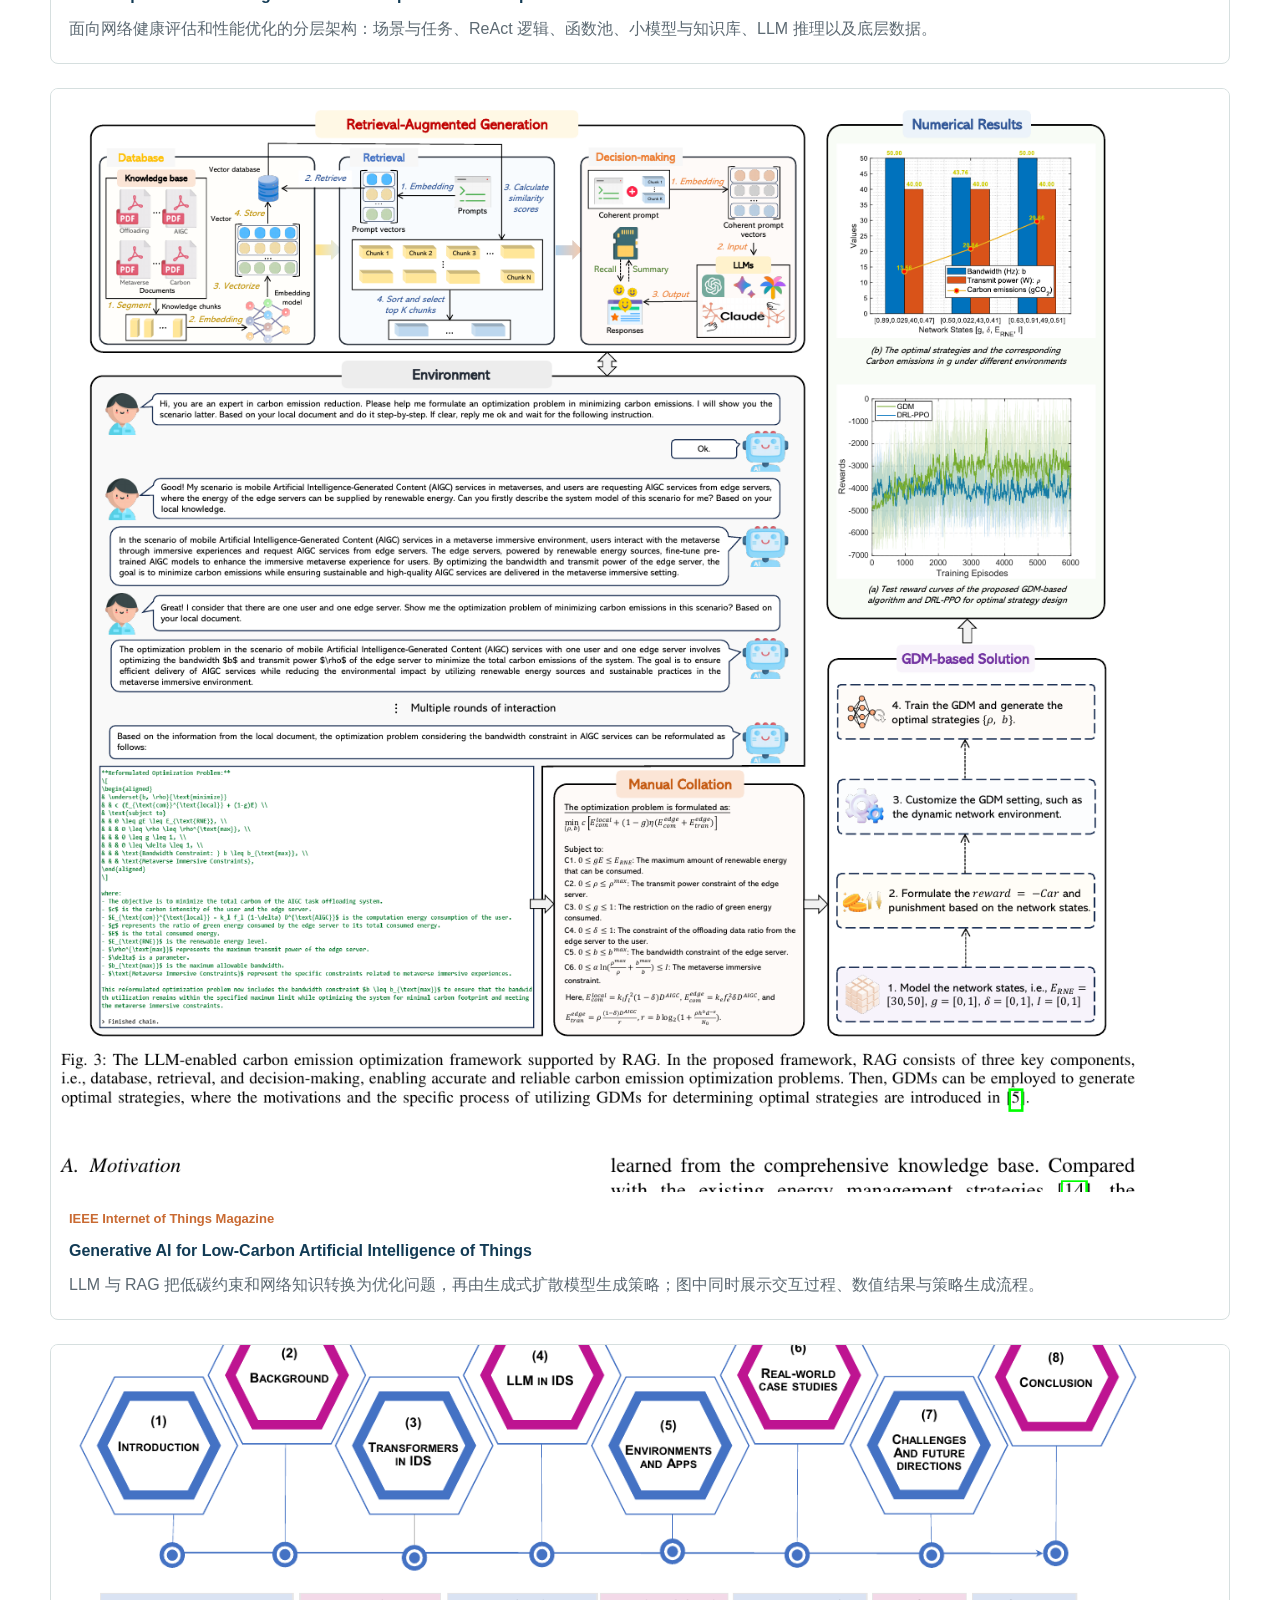
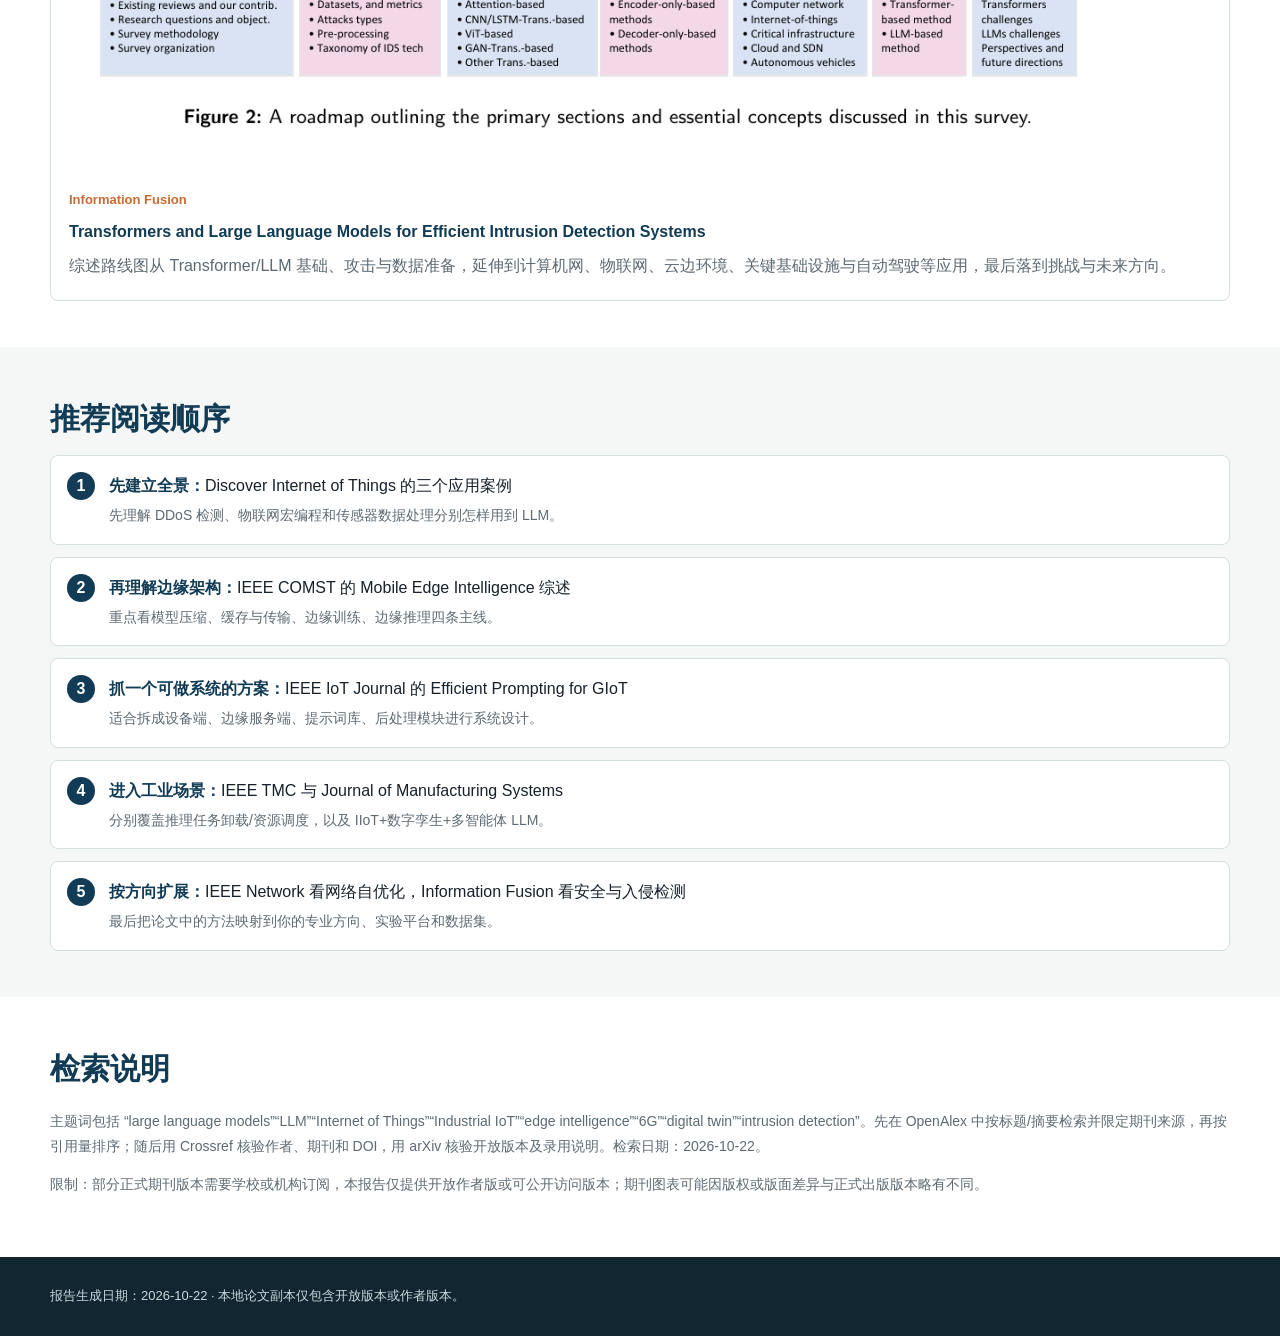
==== commit 4a474743: "Add open-access beef drying PDF library" ====
--- a/index.html
+++ b/index.html
@@ -125,6 +125,7 @@
         <span>筛选范围：2023 年后、期刊/杂志论文、主题直接相关</span>
       </div>
       <a class="cross-link" href="beef-jerky-literature/">新增 · 牛肉风干制品加工技术文献库 →</a>
+      <a class="cross-link" href="beef-jerky-pdf-library/">开放全文 · 15 篇牛肉风干论文在线阅读 →</a>
     </div>
   </header>
 
